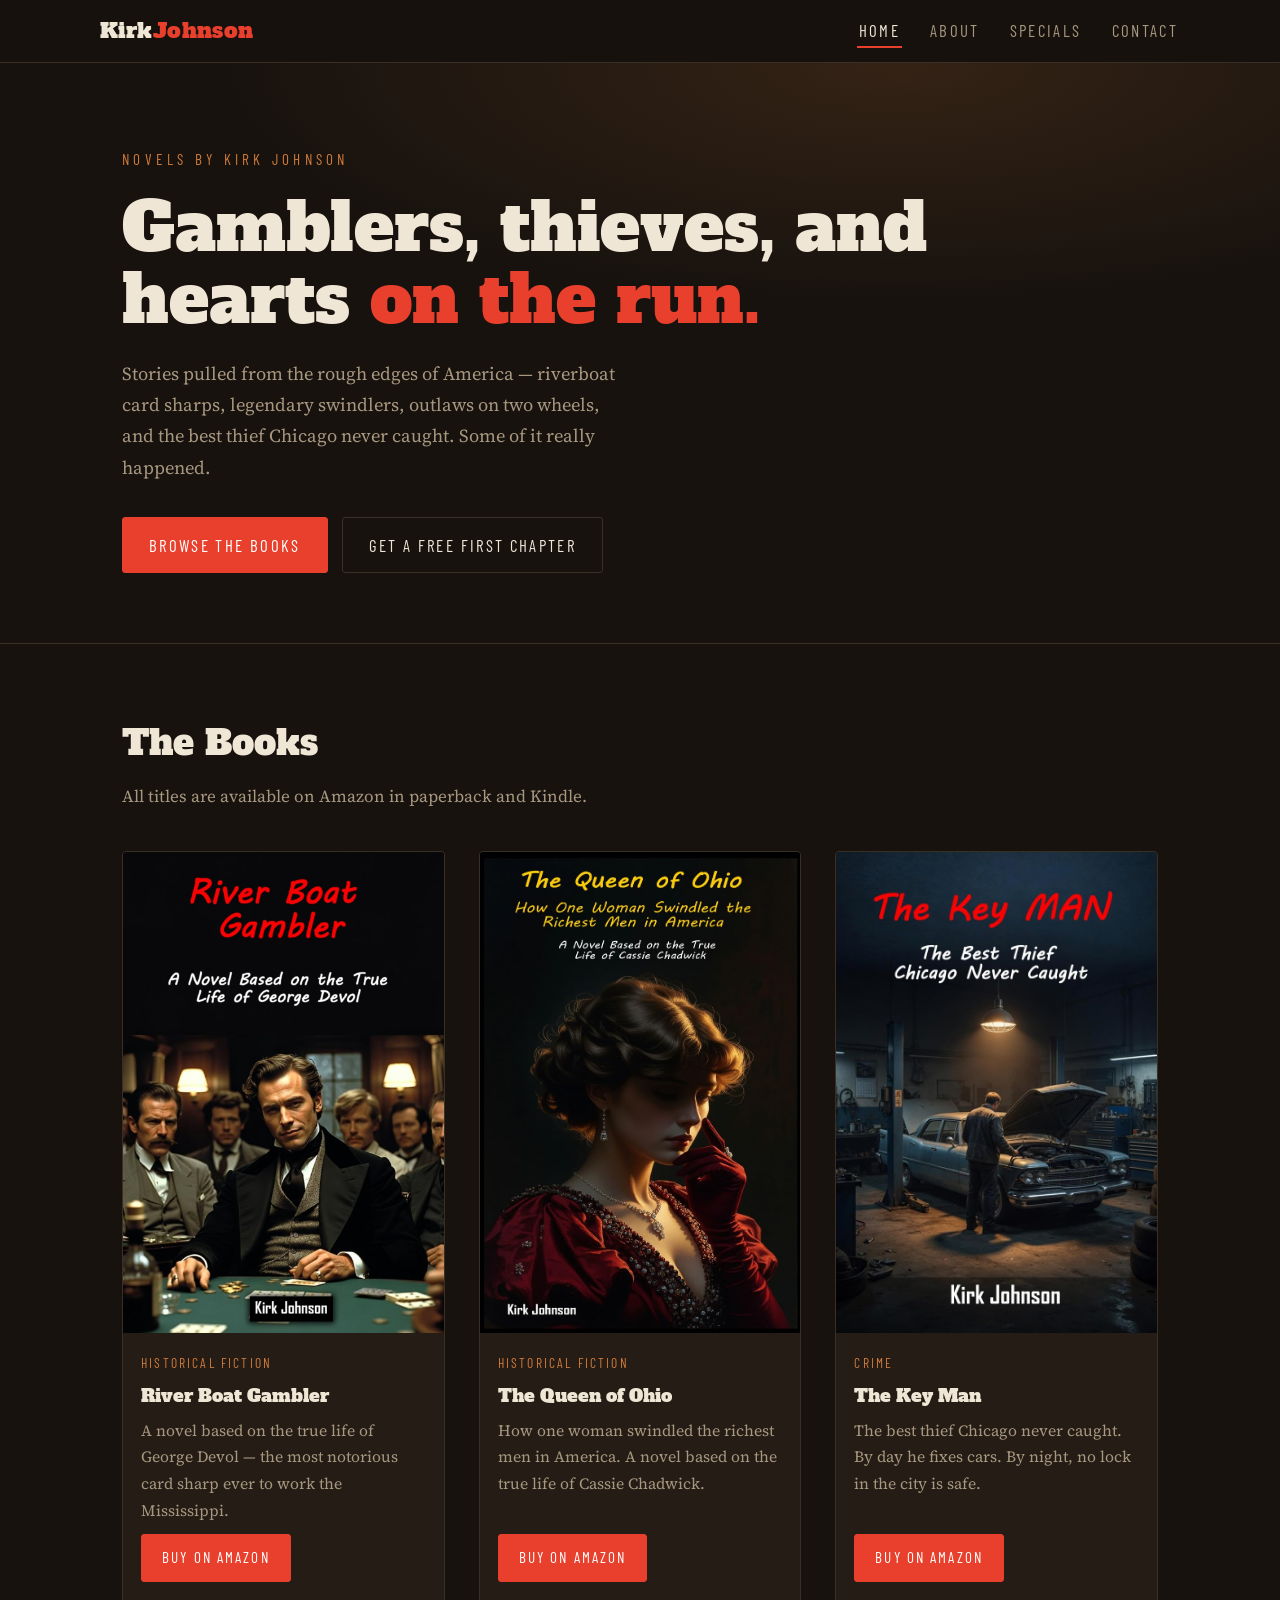
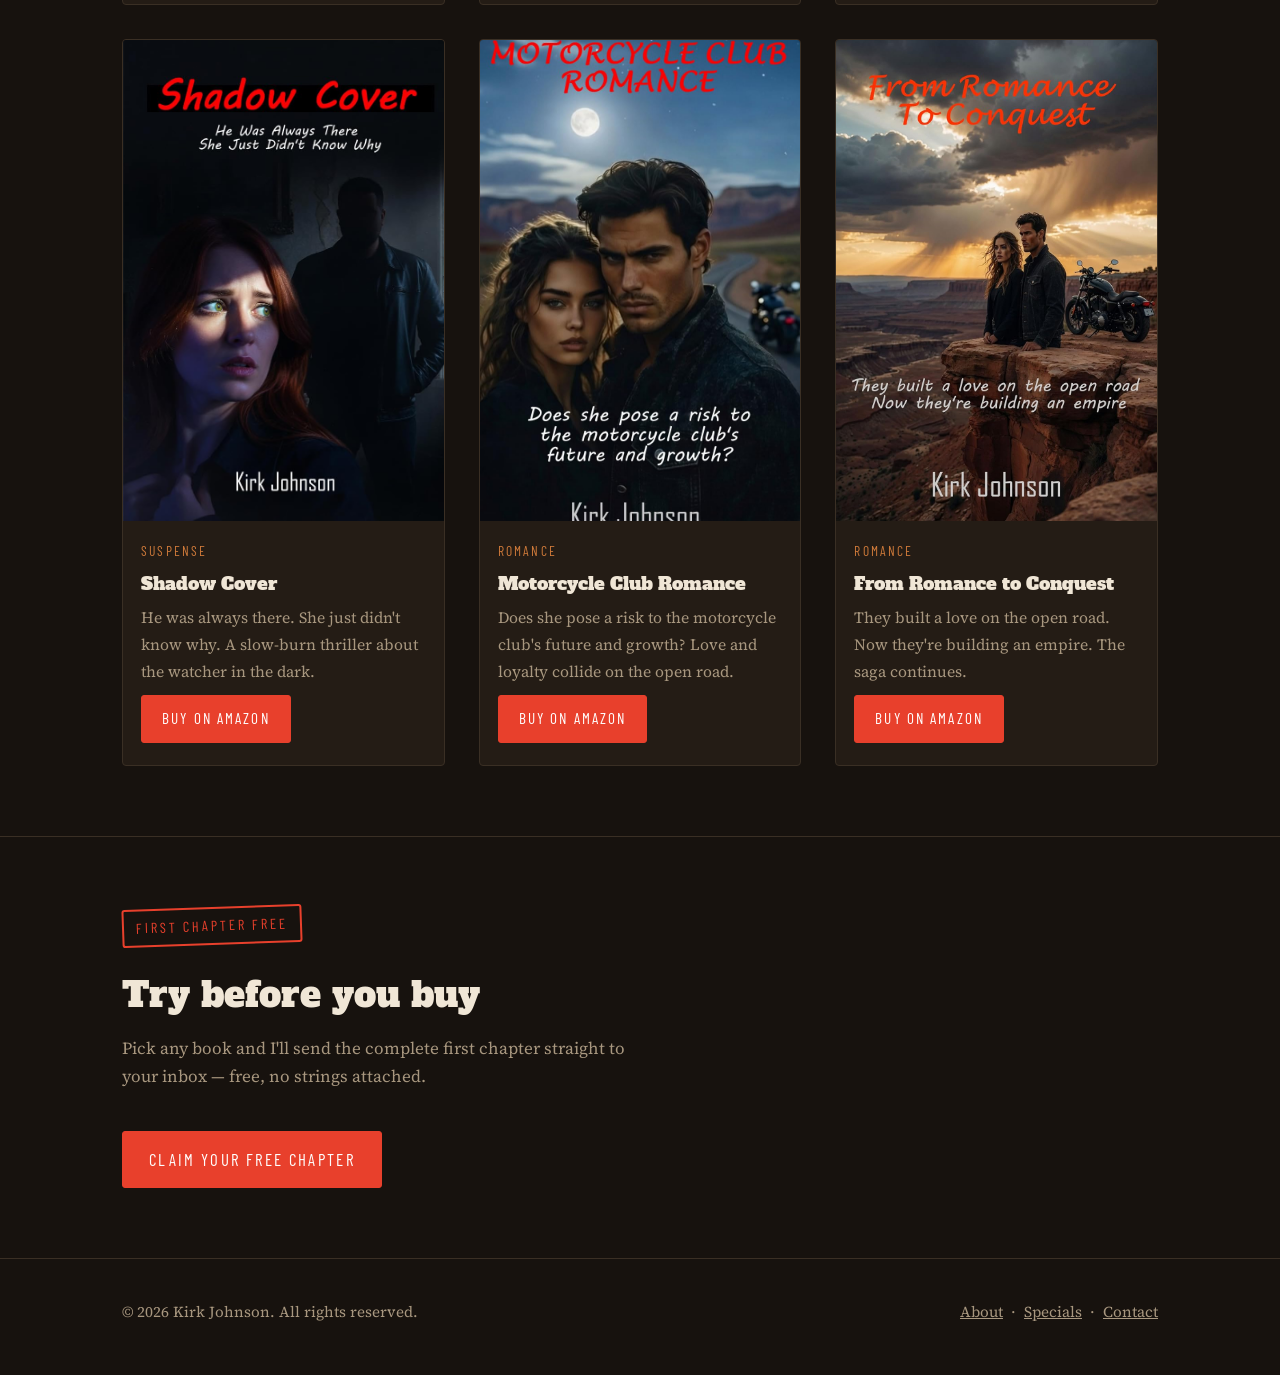
==== index.html @ 3d1d3247 "Add initial website files" ====
<!DOCTYPE html>
<html lang="en">
<head>
  <meta charset="UTF-8">
  <meta name="viewport" content="width=device-width, initial-scale=1.0">
  <title>Kirk Johnson — Author of Crime, Romance &amp; Historical Fiction</title>
  <meta name="description" content="Official site of author Kirk Johnson. Riverboat gamblers, con artists, motorcycle clubs, and thieves Chicago never caught. Get a free first chapter.">
  <link rel="preconnect" href="https://fonts.googleapis.com">
  <link rel="preconnect" href="https://fonts.gstatic.com" crossorigin>
  <link href="https://fonts.googleapis.com/css2?family=Alfa+Slab+One&family=Barlow+Condensed:wght@400;500&family=Source+Serif+4:ital,wght@0,400;0,600;1,400&display=swap" rel="stylesheet">
  <link rel="stylesheet" href="css/style.css">
</head>
<body>

<header>
  <div class="wrap nav">
    <a class="brand" href="index.html">Kirk<span>Johnson</span></a>
    <nav aria-label="Main navigation">
      <ul>
        <li><a href="index.html" class="active">Home</a></li>
        <li><a href="about.html">About</a></li>
        <li><a href="specials.html">Specials</a></li>
        <li><a href="contact.html">Contact</a></li>
      </ul>
    </nav>
  </div>
</header>

<main>

  <section class="hero">
    <div class="wrap">
      <p class="eyebrow">Novels by Kirk Johnson</p>
      <h1>Gamblers, thieves, and hearts <em>on the run.</em></h1>
      <p class="lede">
        Stories pulled from the rough edges of America — riverboat card sharps,
        legendary swindlers, outlaws on two wheels, and the best thief Chicago
        never caught. Some of it really happened.
      </p>
      <div class="btn-row">
        <a class="btn solid" href="#books">Browse the Books</a>
        <a class="btn ghost" href="specials.html">Get a Free First Chapter</a>
      </div>
    </div>
  </section>

  <section class="section" id="books">
    <div class="wrap">
      <h2 class="section-title">The Books</h2>
      <p class="section-sub">All titles are available on Amazon in paperback and Kindle.</p>

      <div class="shelf">

        <article class="book">
          <div class="cover">
            <img src="images/gambler.jpg" alt="River Boat Gambler book cover — a gambler in a black coat at a card table">
          </div>
          <div class="info">
            <span class="genre">Historical Fiction</span>
            <h3>River Boat Gambler</h3>
            <p>A novel based on the true life of George Devol — the most notorious card sharp ever to work the Mississippi.</p>
            <a class="btn solid" href="https://www.amazon.com/dp/B0H6R3XZB8" target="_blank" rel="noopener">Buy on Amazon</a>
          </div>
        </article>

        <article class="book">
          <div class="cover">
            <img src="images/the_queen.jpg" alt="The Queen of Ohio book cover — a woman in a red gown against a dark background">
          </div>
          <div class="info">
            <span class="genre">Historical Fiction</span>
            <h3>The Queen of Ohio</h3>
            <p>How one woman swindled the richest men in America. A novel based on the true life of Cassie Chadwick.</p>
            <a class="btn solid" href="https://www.amazon.com/dp/B0H8FL5WJK" target="_blank" rel="noopener">Buy on Amazon</a>
          </div>
        </article>

        <article class="book">
          <div class="cover">
            <img src="images/the_key_man_cover.jpg" alt="The Key Man book cover — a man working under the hood of a car in a dim garage">
          </div>
          <div class="info">
            <span class="genre">Crime</span>
            <h3>The Key Man</h3>
            <p>The best thief Chicago never caught. By day he fixes cars. By night, no lock in the city is safe.</p>
            <a class="btn solid" href="https://www.amazon.com/dp/B0H8FMM6KW" target="_blank" rel="noopener">Buy on Amazon</a>
          </div>
        </article>

        <article class="book">
          <div class="cover">
            <img src="images/shadow.jpg" alt="Shadow Cover book cover — a woman looking over her shoulder at a man in the shadows">
          </div>
          <div class="info">
            <span class="genre">Suspense</span>
            <h3>Shadow Cover</h3>
            <p>He was always there. She just didn't know why. A slow-burn thriller about the watcher in the dark.</p>
            <a class="btn solid" href="https://www.amazon.com/dp/B0H8FTFB95" target="_blank" rel="noopener">Buy on Amazon</a>
          </div>
        </article>

        <article class="book">
          <div class="cover">
            <img src="images/motorcycle_club_romance.jpg" alt="Motorcycle Club Romance book cover — a couple under a full moon on a desert highway">
          </div>
          <div class="info">
            <span class="genre">Romance</span>
            <h3>Motorcycle Club Romance</h3>
            <p>Does she pose a risk to the motorcycle club's future and growth? Love and loyalty collide on the open road.</p>
            <a class="btn solid" href="https://www.amazon.com/dp/B0GNNN34G7" target="_blank" rel="noopener">Buy on Amazon</a>
          </div>
        </article>

        <article class="book">
          <div class="cover">
            <img src="images/from_romance_to_conquest.jpg" alt="From Romance to Conquest book cover — a couple on a canyon rim beside a motorcycle at sunset">
          </div>
          <div class="info">
            <span class="genre">Romance</span>
            <h3>From Romance to Conquest</h3>
            <p>They built a love on the open road. Now they're building an empire. The saga continues.</p>
            <a class="btn solid" href="https://www.amazon.com/dp/B0GZY3W813" target="_blank" rel="noopener">Buy on Amazon</a>
          </div>
        </article>

      </div>
    </div>
  </section>

  <section class="section">
    <div class="wrap">
      <span class="stamp">First Chapter Free</span>
      <h2 class="section-title">Try before you buy</h2>
      <p class="section-sub">
        Pick any book and I'll send the complete first chapter straight to your
        inbox — free, no strings attached.
      </p>
      <a class="btn solid" href="specials.html">Claim Your Free Chapter</a>
    </div>
  </section>

</main>

<footer>
  <div class="wrap footer-inner">
    <div>&copy; 2026 Kirk Johnson. All rights reserved.</div>
    <div>
      <a href="about.html">About</a> &nbsp;·&nbsp;
      <a href="specials.html">Specials</a> &nbsp;·&nbsp;
      <a href="contact.html">Contact</a>
    </div>
  </div>
</footer>

</body>
</html>
---- css/style.css ----
/* ==========================================================
   Kirk Johnson — Author Website
   Palette: desert night. Inspired by the book covers.
   ========================================================== */

:root {
  --ink:        #17120e;   /* page background — warm near-black   */
  --card:       #241c15;   /* panels and book cards               */
  --line:       #3a2f24;   /* hairline borders                    */
  --paper:      #f0e6d6;   /* main text — sun-bleached paper      */
  --dust:       #a8977f;   /* secondary text                      */
  --title-red:  #e8402c;   /* the red of the cover titles         */
  --copper:     #cf7a3a;   /* canyon-sunset accent                */
  --max-width:  1080px;
}

* { margin: 0; padding: 0; box-sizing: border-box; }

html { scroll-behavior: smooth; }

body {
  background: var(--ink);
  color: var(--paper);
  font-family: "Source Serif 4", Georgia, serif;
  font-size: 1.06rem;
  line-height: 1.7;
}

img { max-width: 100%; display: block; }

a { color: var(--copper); }
a:hover { color: var(--paper); }

.wrap {
  max-width: var(--max-width);
  margin: 0 auto;
  padding: 0 22px;
}

/* ---------- Header / navigation ---------- */

header {
  border-bottom: 1px solid var(--line);
  background: rgba(23, 18, 14, 0.94);
  position: sticky;
  top: 0;
  z-index: 50;
}

.nav {
  display: flex;
  align-items: center;
  justify-content: space-between;
  gap: 16px;
  padding: 16px 0;
  flex-wrap: wrap;
}

.brand {
  font-family: "Alfa Slab One", Georgia, serif;
  font-size: 1.35rem;
  letter-spacing: 0.02em;
  color: var(--paper);
  text-decoration: none;
  line-height: 1;
}

.brand span { color: var(--title-red); }

nav ul {
  display: flex;
  gap: 26px;
  list-style: none;
  flex-wrap: wrap;
}

nav a {
  font-family: "Barlow Condensed", Arial, sans-serif;
  font-size: 1.05rem;
  letter-spacing: 0.14em;
  text-transform: uppercase;
  color: var(--dust);
  text-decoration: none;
  padding: 6px 2px;
  border-bottom: 2px solid transparent;
}

nav a:hover { color: var(--paper); }

nav a.active {
  color: var(--paper);
  border-bottom-color: var(--title-red);
}

/* ---------- Hero ---------- */

.hero {
  padding: 84px 0 70px;
  border-bottom: 1px solid var(--line);
  background:
    radial-gradient(ellipse 90% 70% at 70% 0%,
      rgba(207, 122, 58, 0.16), transparent 60%);
}

.eyebrow {
  font-family: "Barlow Condensed", Arial, sans-serif;
  text-transform: uppercase;
  letter-spacing: 0.28em;
  font-size: 0.95rem;
  color: var(--copper);
  margin-bottom: 18px;
}

.hero h1 {
  font-family: "Alfa Slab One", Georgia, serif;
  font-weight: 400;
  font-size: clamp(2.4rem, 6vw, 4.2rem);
  line-height: 1.08;
  max-width: 18ch;
}

.hero h1 em {
  font-style: normal;
  color: var(--title-red);
}

.hero p.lede {
  margin-top: 22px;
  max-width: 56ch;
  color: var(--dust);
  font-size: 1.15rem;
}

.btn-row { margin-top: 34px; display: flex; gap: 14px; flex-wrap: wrap; }

.btn {
  display: inline-block;
  font-family: "Barlow Condensed", Arial, sans-serif;
  text-transform: uppercase;
  letter-spacing: 0.14em;
  font-size: 1.05rem;
  text-decoration: none;
  padding: 13px 26px;
  border-radius: 3px;
  border: 1px solid var(--title-red);
  transition: background 0.15s ease, color 0.15s ease;
}

.btn.solid { background: var(--title-red); color: #fff; }
.btn.solid:hover { background: #c53522; color: #fff; }

.btn.ghost { color: var(--paper); border-color: var(--line); }
.btn.ghost:hover { border-color: var(--copper); color: var(--copper); }

/* ---------- Sections ---------- */

.section { padding: 70px 0; }

.section + .section { border-top: 1px solid var(--line); }

h2.section-title {
  font-family: "Alfa Slab One", Georgia, serif;
  font-weight: 400;
  font-size: clamp(1.6rem, 3.5vw, 2.2rem);
  margin-bottom: 8px;
}

.section-sub {
  color: var(--dust);
  margin-bottom: 40px;
  max-width: 60ch;
}

/* ---------- Book shelf ---------- */

.shelf {
  display: grid;
  grid-template-columns: repeat(auto-fill, minmax(250px, 1fr));
  gap: 34px;
}

.book {
  background: var(--card);
  border: 1px solid var(--line);
  border-radius: 4px;
  overflow: hidden;
  display: flex;
  flex-direction: column;
}

.book .cover {
  position: relative;
  aspect-ratio: 2 / 3;
  overflow: hidden;
}

.book .cover img {
  width: 100%;
  height: 100%;
  object-fit: cover;
  transition: transform 0.35s ease;
}

.book:hover .cover img { transform: scale(1.03); }

.book .info { padding: 18px 18px 22px; display: flex; flex-direction: column; gap: 10px; flex: 1; }

.book h3 {
  font-family: "Alfa Slab One", Georgia, serif;
  font-weight: 400;
  font-size: 1.12rem;
  line-height: 1.3;
}

.genre {
  font-family: "Barlow Condensed", Arial, sans-serif;
  text-transform: uppercase;
  letter-spacing: 0.16em;
  font-size: 0.85rem;
  color: var(--copper);
}

.book p { color: var(--dust); font-size: 0.98rem; flex: 1; }

.book .btn { align-self: flex-start; padding: 10px 20px; font-size: 0.95rem; }

/* ---------- Free-chapter stamp ---------- */

.stamp {
  display: inline-block;
  font-family: "Barlow Condensed", Arial, sans-serif;
  text-transform: uppercase;
  letter-spacing: 0.2em;
  font-size: 0.9rem;
  color: var(--title-red);
  border: 2px solid var(--title-red);
  border-radius: 3px;
  padding: 5px 12px;
  transform: rotate(-2deg);
  margin-bottom: 20px;
}

/* ---------- Forms ---------- */

form { max-width: 560px; }

.field { margin-bottom: 22px; }

label {
  display: block;
  font-family: "Barlow Condensed", Arial, sans-serif;
  text-transform: uppercase;
  letter-spacing: 0.14em;
  font-size: 0.95rem;
  color: var(--dust);
  margin-bottom: 8px;
}

input[type="text"],
input[type="email"],
select,
textarea {
  width: 100%;
  background: var(--card);
  border: 1px solid var(--line);
  border-radius: 3px;
  color: var(--paper);
  font-family: inherit;
  font-size: 1rem;
  padding: 12px 14px;
}

input:focus, select:focus, textarea:focus {
  outline: 2px solid var(--copper);
  outline-offset: 1px;
  border-color: var(--copper);
}

textarea { min-height: 150px; resize: vertical; }

button.btn { cursor: pointer; background: var(--title-red); color: #fff; border: none; }
button.btn:hover { background: #c53522; }

/* ---------- Two-column about ---------- */

.about-grid {
  display: grid;
  grid-template-columns: 1.4fr 1fr;
  gap: 50px;
  align-items: start;
}

.about-grid .portrait {
  border: 1px solid var(--line);
  border-radius: 4px;
  overflow: hidden;
}

.about-copy p + p { margin-top: 18px; }

@media (max-width: 760px) {
  .about-grid { grid-template-columns: 1fr; }
}

/* ---------- Footer ---------- */

footer {
  border-top: 1px solid var(--line);
  padding: 40px 0 50px;
  color: var(--dust);
  font-size: 0.95rem;
}

.footer-inner {
  display: flex;
  justify-content: space-between;
  gap: 20px;
  flex-wrap: wrap;
}

footer a { color: var(--dust); }
footer a:hover { color: var(--paper); }

/* ---------- Accessibility ---------- */

:focus-visible { outline: 2px solid var(--copper); outline-offset: 2px; }

@media (prefers-reduced-motion: reduce) {
  html { scroll-behavior: auto; }
  .book .cover img { transition: none; }
}
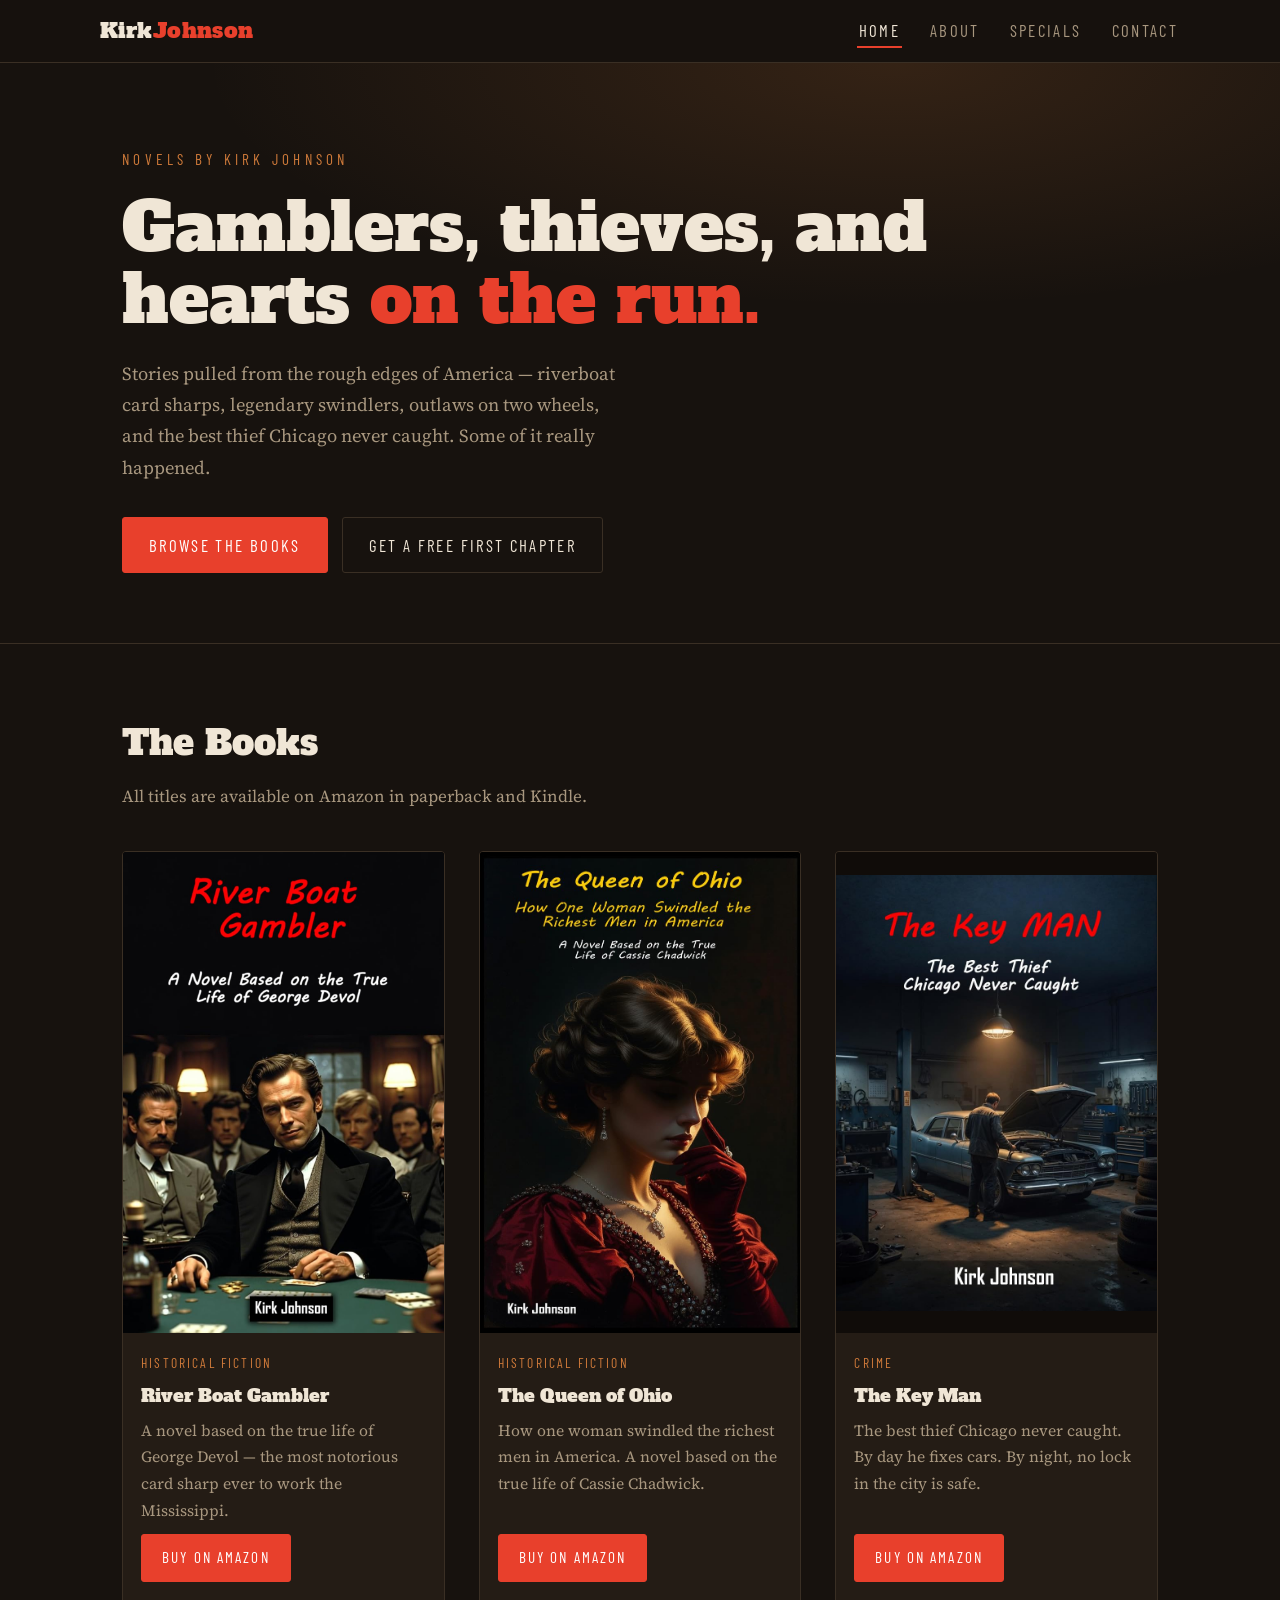
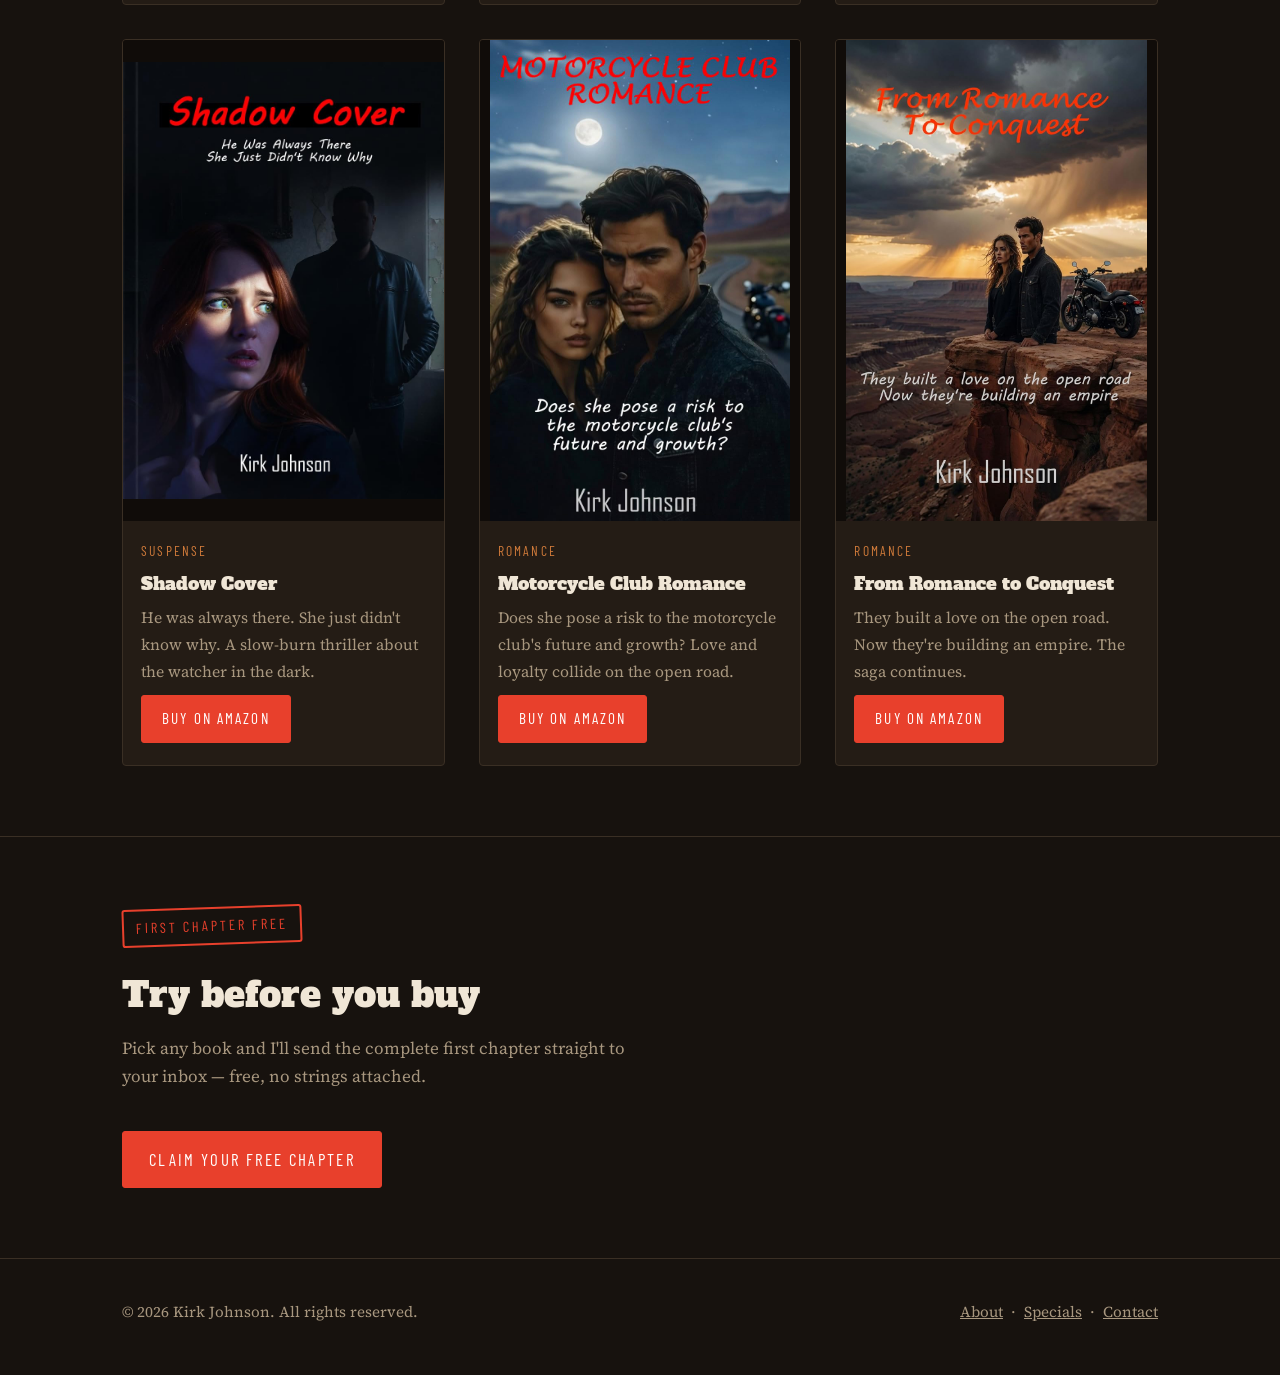
==== commit db46e78f: "Add files via upload" ====
--- a/index.html
+++ b/index.html
@@ -1,6 +1,14 @@
 <!DOCTYPE html>
 <html lang="en">
 <head>
+  <!-- Google tag (gtag.js) -->
+  <script async src="https://www.googletagmanager.com/gtag/js?id=G-PL3GJ9SL2N"></script>
+  <script>
+    window.dataLayer = window.dataLayer || [];
+    function gtag(){dataLayer.push(arguments);}
+    gtag("js", new Date());
+    gtag("config", "G-PL3GJ9SL2N");
+  </script>
   <meta charset="UTF-8">
   <meta name="viewport" content="width=device-width, initial-scale=1.0">
   <title>Kirk Johnson — Author of Crime, Romance &amp; Historical Fiction</title>
--- a/css/style.css
+++ b/css/style.css
@@ -192,12 +192,13 @@
   position: relative;
   aspect-ratio: 2 / 3;
   overflow: hidden;
+  background: #100c09;
 }
 
 .book .cover img {
   width: 100%;
   height: 100%;
-  object-fit: cover;
+  object-fit: contain;
   transition: transform 0.35s ease;
 }
 
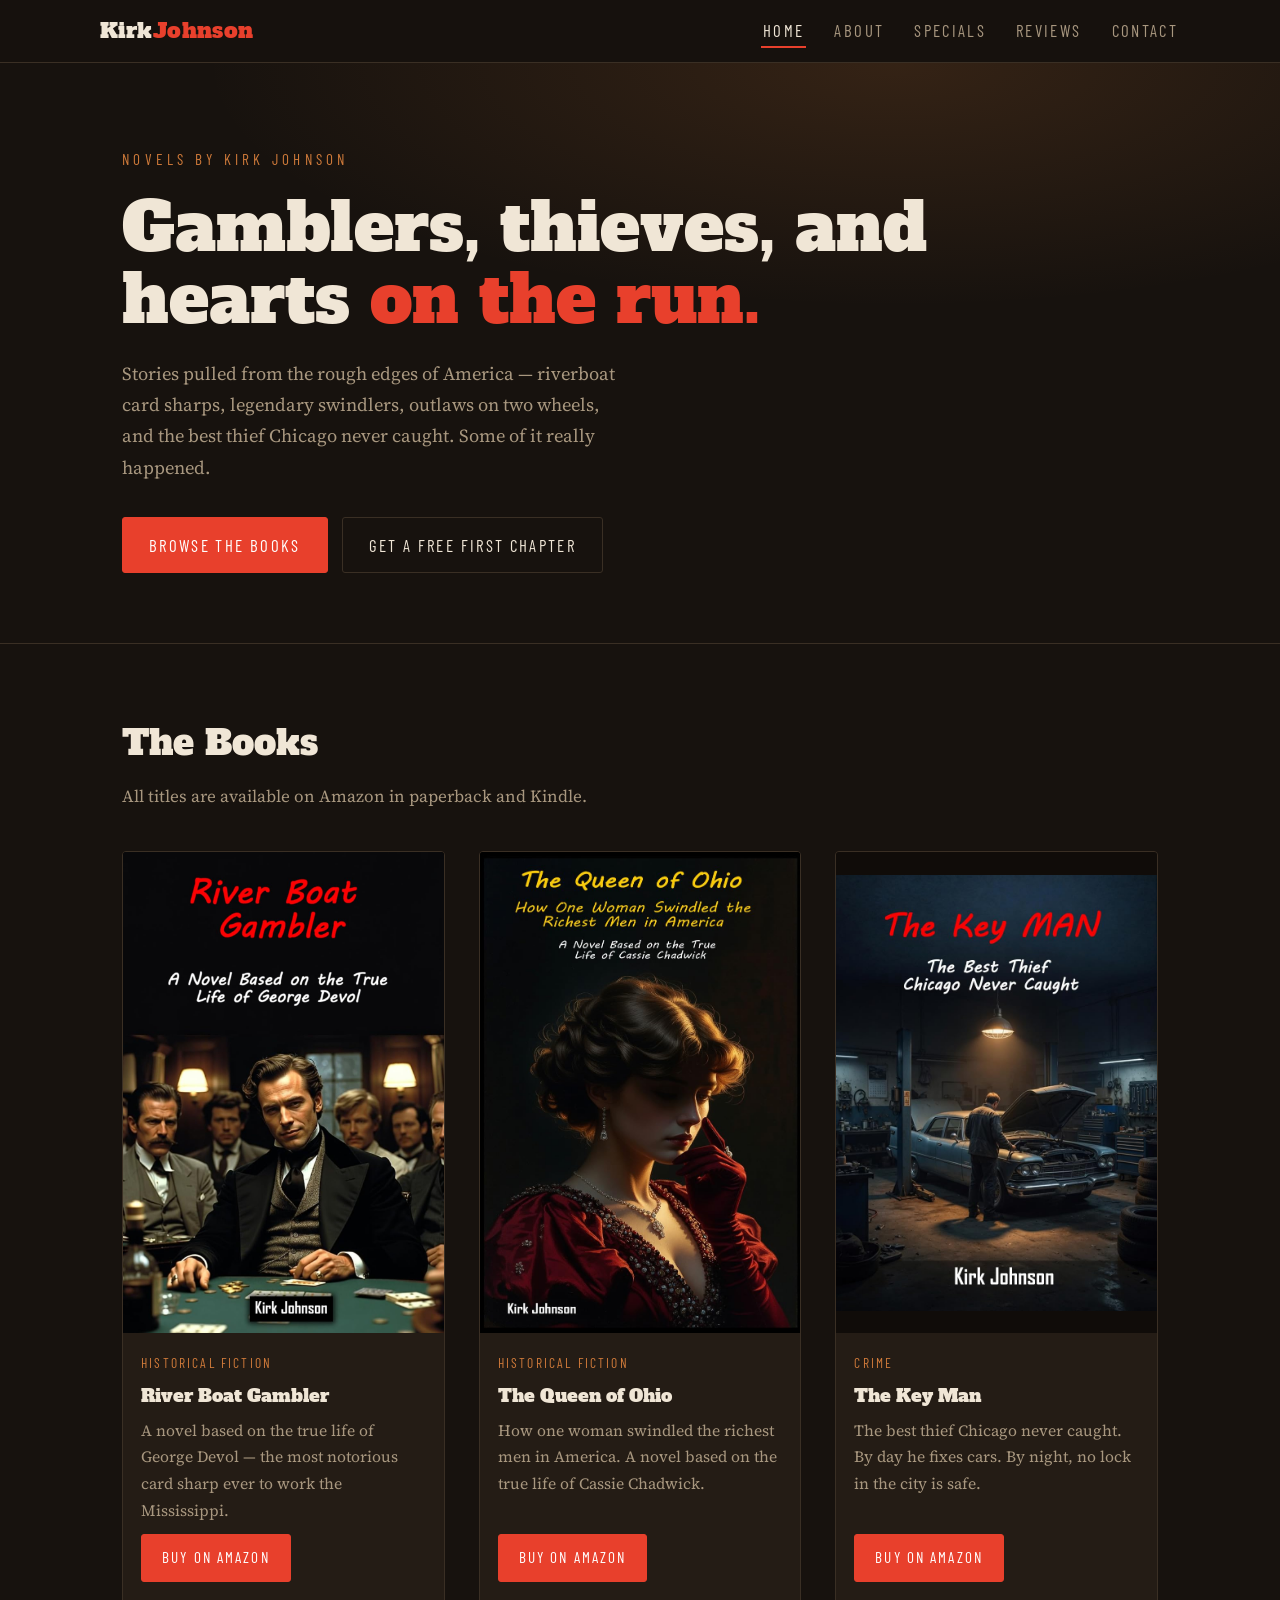
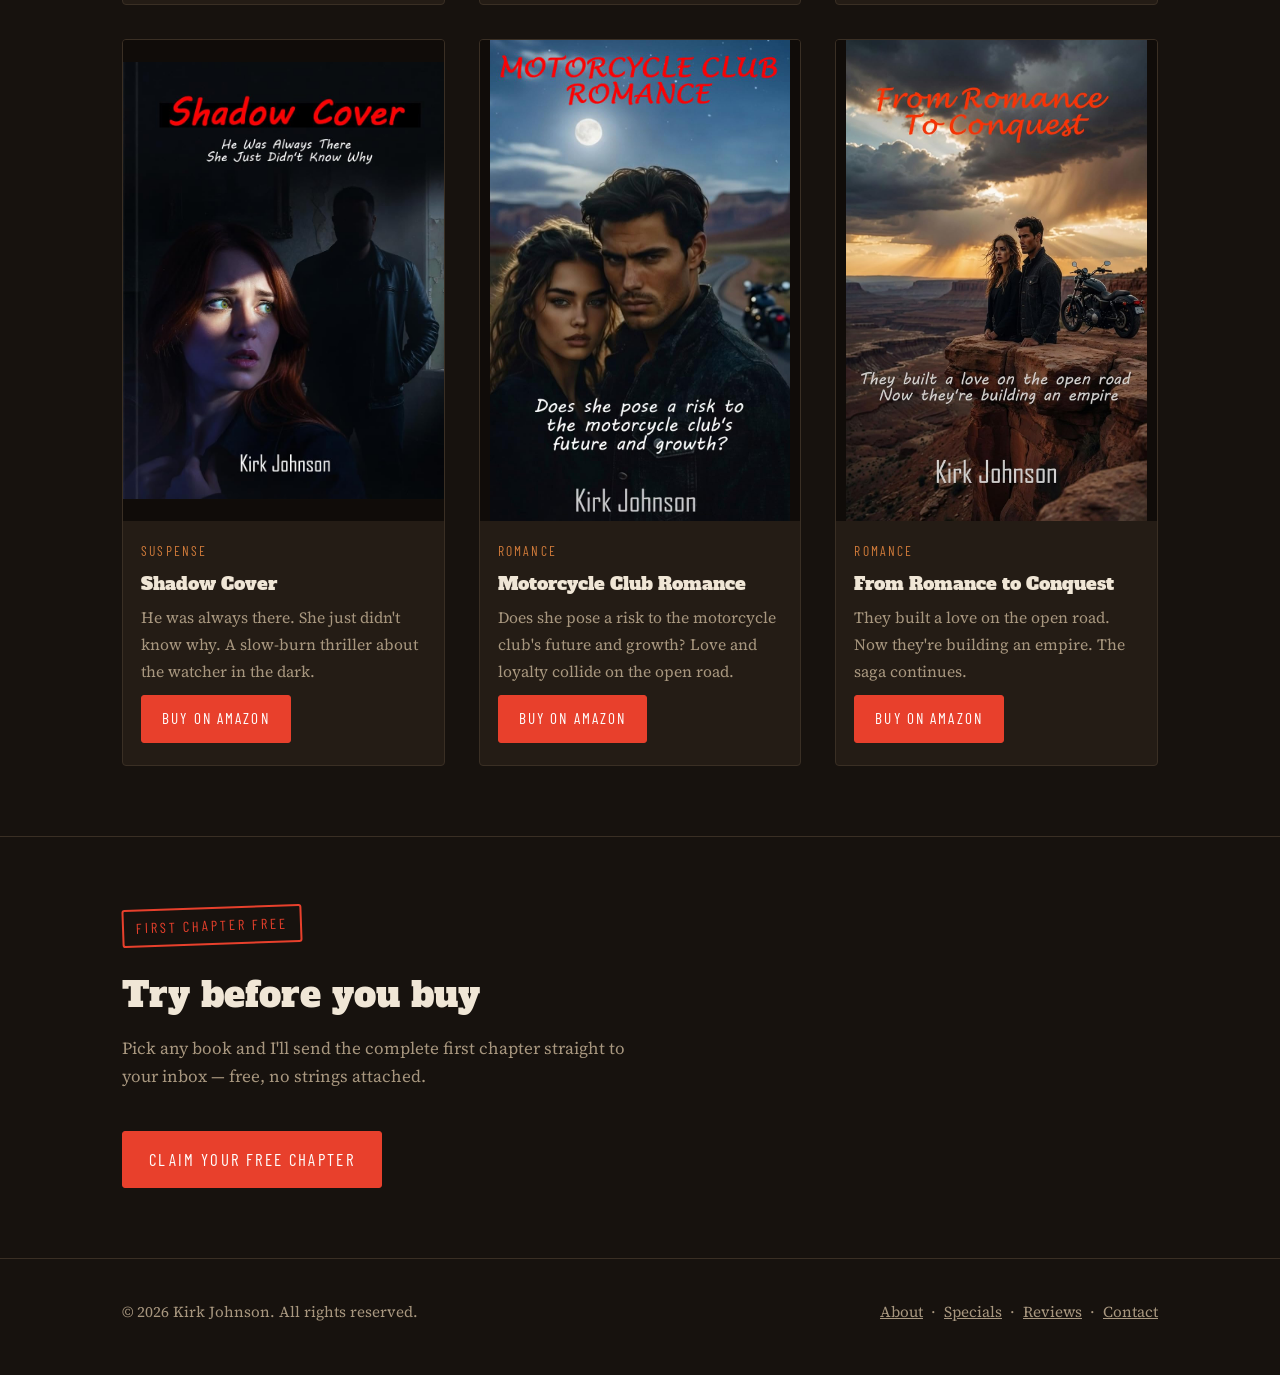
==== commit 01f77378: "Add files via upload" ====
--- a/index.html
+++ b/index.html
@@ -28,6 +28,7 @@
         <li><a href="index.html" class="active">Home</a></li>
         <li><a href="about.html">About</a></li>
         <li><a href="specials.html">Specials</a></li>
+        <li><a href="reviews.html">Reviews</a></li>
         <li><a href="contact.html">Contact</a></li>
       </ul>
     </nav>
@@ -155,6 +156,7 @@
     <div>
       <a href="about.html">About</a> &nbsp;·&nbsp;
       <a href="specials.html">Specials</a> &nbsp;·&nbsp;
+      <a href="reviews.html">Reviews</a> &nbsp;&middot;&nbsp;
       <a href="contact.html">Contact</a>
     </div>
   </div>
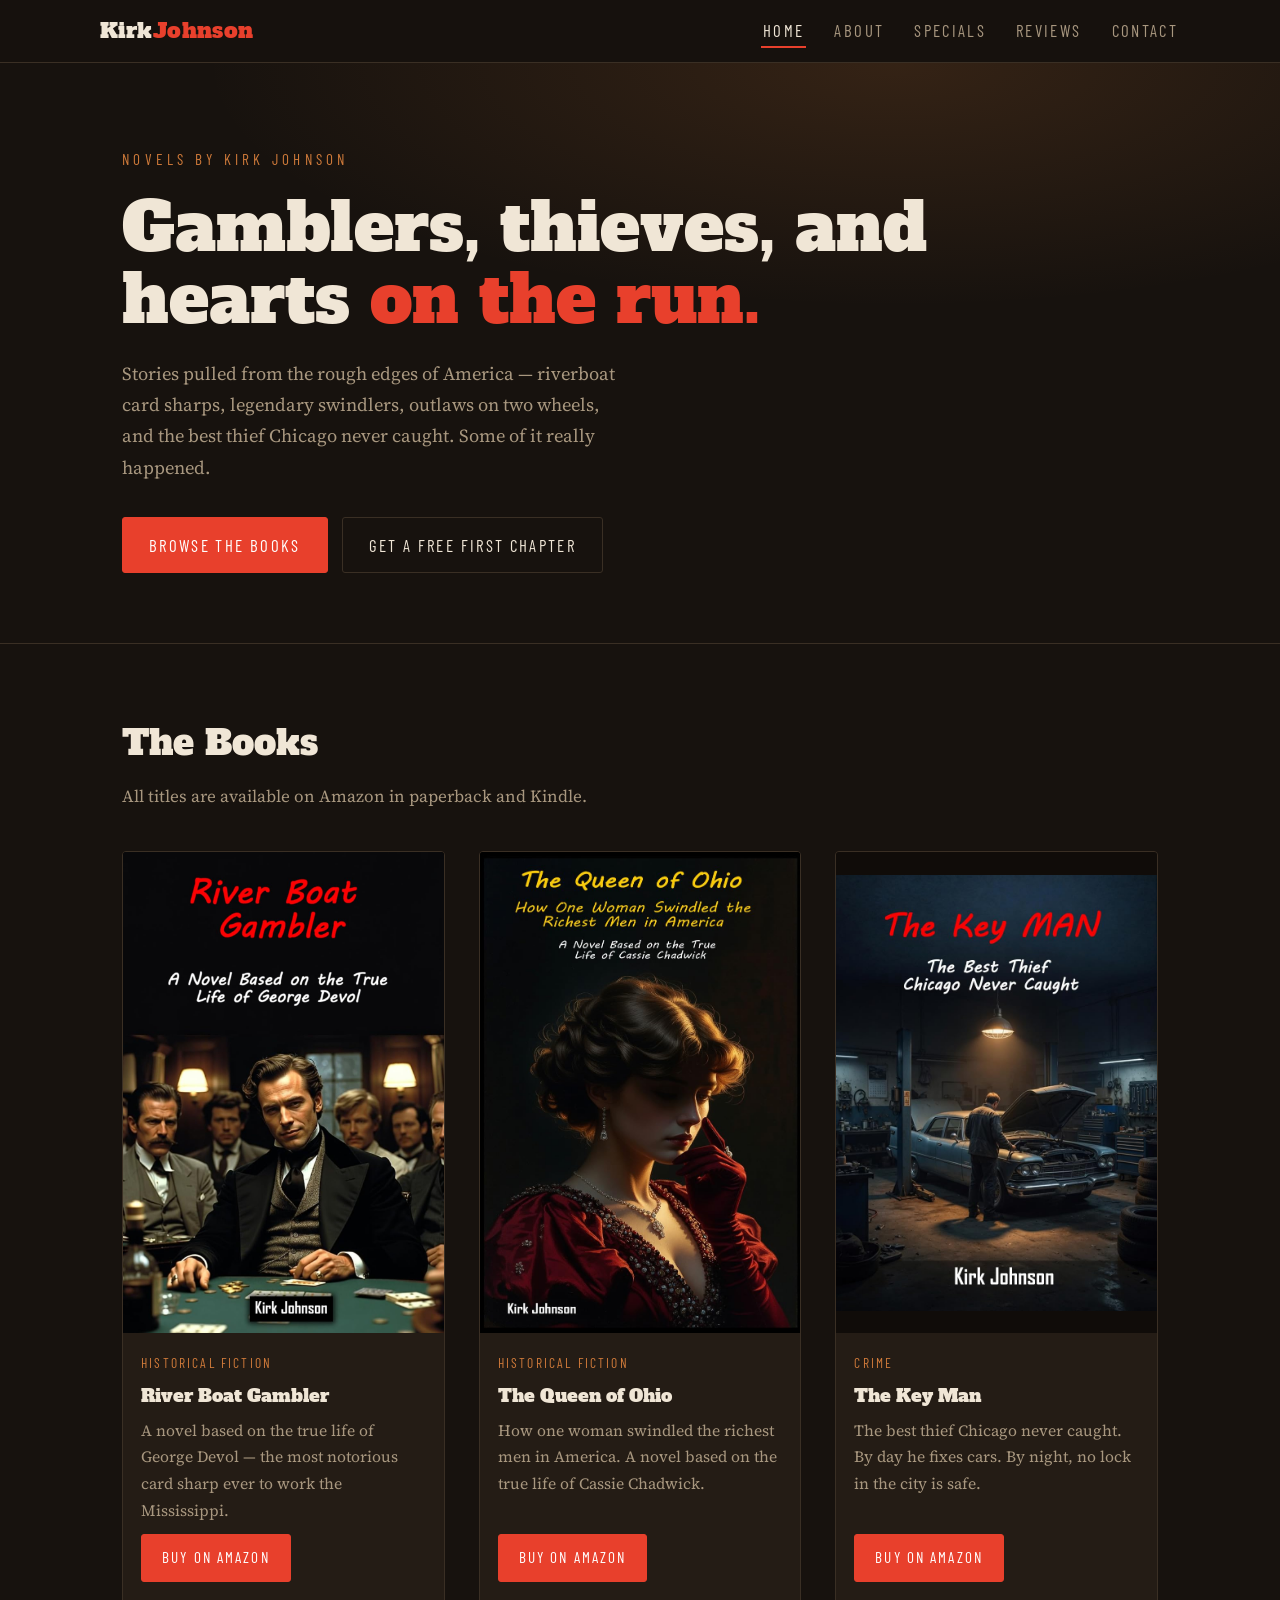
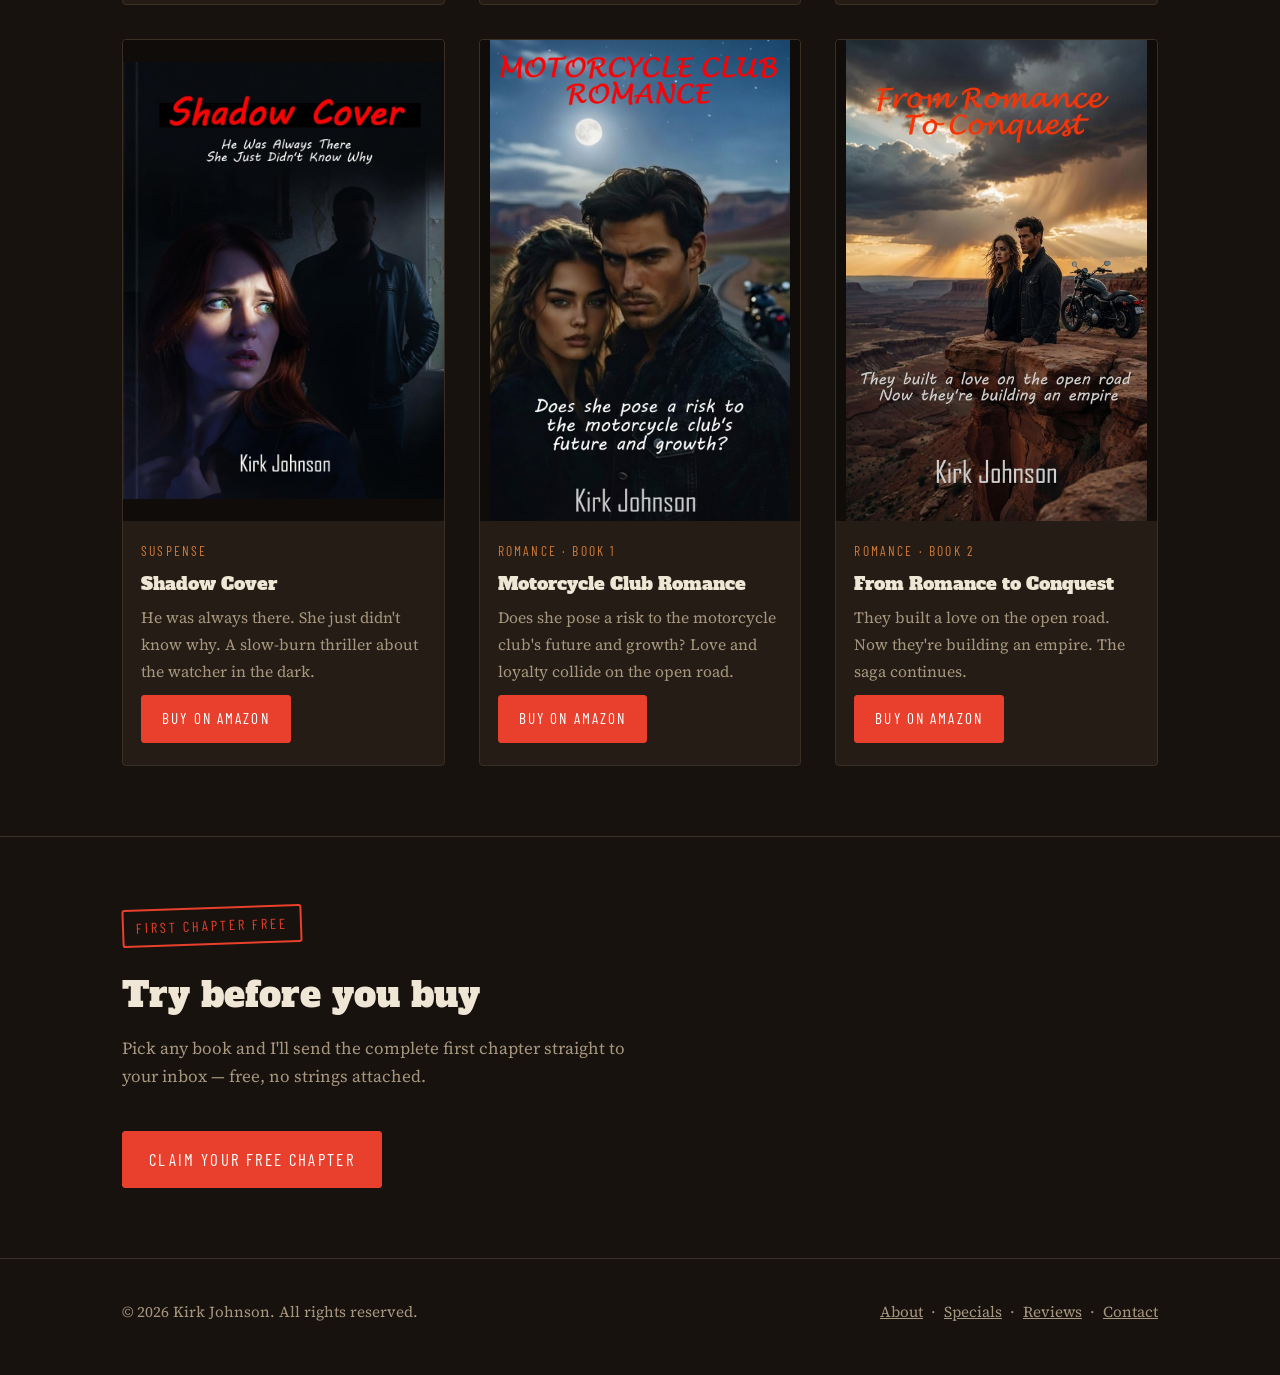
==== commit 3ab1f7c2: "Add files via upload" ====
--- a/index.html
+++ b/index.html
@@ -16,7 +16,168 @@
   <link rel="preconnect" href="https://fonts.googleapis.com">
   <link rel="preconnect" href="https://fonts.gstatic.com" crossorigin>
   <link href="https://fonts.googleapis.com/css2?family=Alfa+Slab+One&family=Barlow+Condensed:wght@400;500&family=Source+Serif+4:ital,wght@0,400;0,600;1,400&display=swap" rel="stylesheet">
+  <link rel="canonical" href="https://kirkjohnsonbooks.com/">
+  <meta property="og:type" content="website">
+  <meta property="og:site_name" content="Kirk Johnson Books">
+  <meta property="og:title" content="Kirk Johnson — Author of Crime, Romance & Historical Fiction">
+  <meta property="og:description" content="Riverboat gamblers, con artists, motorcycle clubs, and the best thief Chicago never caught. Some of it really happened. Get a free first chapter.">
+  <meta property="og:url" content="https://kirkjohnsonbooks.com/">
+  <meta property="og:image" content="https://kirkjohnsonbooks.com/images/gambler.jpg">
+  <meta name="twitter:card" content="summary_large_image">
+  <meta name="twitter:title" content="Kirk Johnson — Author of Crime, Romance & Historical Fiction">
+  <meta name="twitter:description" content="Riverboat gamblers, con artists, motorcycle clubs, and the best thief Chicago never caught. Some of it really happened. Get a free first chapter.">
+  <meta name="twitter:image" content="https://kirkjohnsonbooks.com/images/gambler.jpg">
   <link rel="stylesheet" href="css/style.css">
+  <script type="application/ld+json">
+{
+  "@context": "https://schema.org",
+  "@graph": [
+    {
+      "@type": "WebSite",
+      "@id": "https://kirkjohnsonbooks.com/#website",
+      "url": "https://kirkjohnsonbooks.com/",
+      "name": "Kirk Johnson Books",
+      "description": "Official site of author Kirk Johnson.",
+      "publisher": {
+        "@id": "https://kirkjohnsonbooks.com/#kirkjohnson"
+      }
+    },
+    {
+      "@type": "Person",
+      "@id": "https://kirkjohnsonbooks.com/#kirkjohnson",
+      "name": "Kirk Johnson",
+      "url": "https://kirkjohnsonbooks.com/",
+      "image": "https://kirkjohnsonbooks.com/images/kirk_johnson.jpg",
+      "jobTitle": "Author",
+      "description": "Author of crime, romance, and historical fiction, including novels based on the true lives of George Devol and Cassie Chadwick.",
+      "address": {
+        "@type": "PostalAddress",
+        "addressLocality": "Phoenix",
+        "addressRegion": "AZ",
+        "addressCountry": "US"
+      }
+    },
+    {
+      "@type": "Book",
+      "@id": "https://kirkjohnsonbooks.com/#B0H6R3XZB8",
+      "name": "River Boat Gambler",
+      "author": {
+        "@id": "https://kirkjohnsonbooks.com/#kirkjohnson"
+      },
+      "description": "A novel based on the true life of George Devol, the most notorious card sharp ever to work the Mississippi riverboats.",
+      "image": "https://kirkjohnsonbooks.com/images/gambler.jpg",
+      "url": "https://www.amazon.com/dp/B0H6R3XZB8",
+      "bookFormat": "https://schema.org/EBook",
+      "inLanguage": "en",
+      "offers": {
+        "@type": "Offer",
+        "availability": "https://schema.org/InStock",
+        "url": "https://www.amazon.com/dp/B0H6R3XZB8"
+      }
+    },
+    {
+      "@type": "Book",
+      "@id": "https://kirkjohnsonbooks.com/#B0H8FL5WJK",
+      "name": "The Queen of Ohio",
+      "author": {
+        "@id": "https://kirkjohnsonbooks.com/#kirkjohnson"
+      },
+      "description": "How one woman swindled the richest men in America. A novel based on the true life of Cassie Chadwick.",
+      "image": "https://kirkjohnsonbooks.com/images/the_queen.jpg",
+      "url": "https://www.amazon.com/dp/B0H8FL5WJK",
+      "bookFormat": "https://schema.org/EBook",
+      "inLanguage": "en",
+      "offers": {
+        "@type": "Offer",
+        "availability": "https://schema.org/InStock",
+        "url": "https://www.amazon.com/dp/B0H8FL5WJK"
+      }
+    },
+    {
+      "@type": "Book",
+      "@id": "https://kirkjohnsonbooks.com/#B0H8FMM6KW",
+      "name": "The Key Man",
+      "author": {
+        "@id": "https://kirkjohnsonbooks.com/#kirkjohnson"
+      },
+      "description": "The best thief Chicago never caught. By day he fixes cars. By night, no lock in the city is safe.",
+      "image": "https://kirkjohnsonbooks.com/images/the_key_man_cover.jpg",
+      "url": "https://www.amazon.com/dp/B0H8FMM6KW",
+      "bookFormat": "https://schema.org/EBook",
+      "inLanguage": "en",
+      "offers": {
+        "@type": "Offer",
+        "availability": "https://schema.org/InStock",
+        "url": "https://www.amazon.com/dp/B0H8FMM6KW"
+      }
+    },
+    {
+      "@type": "Book",
+      "@id": "https://kirkjohnsonbooks.com/#B0H8FTFB95",
+      "name": "Shadow Cover",
+      "author": {
+        "@id": "https://kirkjohnsonbooks.com/#kirkjohnson"
+      },
+      "description": "He was always there. She just didn't know why. A slow-burn thriller about the watcher in the dark.",
+      "image": "https://kirkjohnsonbooks.com/images/shadow.jpg",
+      "url": "https://www.amazon.com/dp/B0H8FTFB95",
+      "bookFormat": "https://schema.org/EBook",
+      "inLanguage": "en",
+      "offers": {
+        "@type": "Offer",
+        "availability": "https://schema.org/InStock",
+        "url": "https://www.amazon.com/dp/B0H8FTFB95"
+      }
+    },
+    {
+      "@type": "Book",
+      "@id": "https://kirkjohnsonbooks.com/#B0GNNN34G7",
+      "name": "Motorcycle Club Romance",
+      "author": {
+        "@id": "https://kirkjohnsonbooks.com/#kirkjohnson"
+      },
+      "description": "Book one of the Motorcycle Romance series. Does she pose a risk to the club's future and growth? Love and loyalty collide on the open road.",
+      "image": "https://kirkjohnsonbooks.com/images/motorcycle_club_romance.jpg",
+      "url": "https://www.amazon.com/dp/B0GNNN34G7",
+      "bookFormat": "https://schema.org/EBook",
+      "inLanguage": "en",
+      "offers": {
+        "@type": "Offer",
+        "availability": "https://schema.org/InStock",
+        "url": "https://www.amazon.com/dp/B0GNNN34G7"
+      },
+      "isPartOf": {
+        "@type": "BookSeries",
+        "name": "Motorcycle Romance"
+      },
+      "position": 1
+    },
+    {
+      "@type": "Book",
+      "@id": "https://kirkjohnsonbooks.com/#B0GZY3W813",
+      "name": "From Romance to Conquest",
+      "author": {
+        "@id": "https://kirkjohnsonbooks.com/#kirkjohnson"
+      },
+      "description": "Book two, and the sequel to Motorcycle Club Romance. They built a love on the open road — now they're building an empire.",
+      "image": "https://kirkjohnsonbooks.com/images/from_romance_to_conquest.jpg",
+      "url": "https://www.amazon.com/dp/B0GZY3W813",
+      "bookFormat": "https://schema.org/EBook",
+      "inLanguage": "en",
+      "offers": {
+        "@type": "Offer",
+        "availability": "https://schema.org/InStock",
+        "url": "https://www.amazon.com/dp/B0GZY3W813"
+      },
+      "isPartOf": {
+        "@type": "BookSeries",
+        "name": "Motorcycle Romance"
+      },
+      "position": 2
+    }
+  ]
+}
+  </script>
 </head>
 <body>
 
@@ -113,7 +274,7 @@
             <img src="images/motorcycle_club_romance.jpg" alt="Motorcycle Club Romance book cover — a couple under a full moon on a desert highway">
           </div>
           <div class="info">
-            <span class="genre">Romance</span>
+            <span class="genre">Romance · Book 1</span>
             <h3>Motorcycle Club Romance</h3>
             <p>Does she pose a risk to the motorcycle club's future and growth? Love and loyalty collide on the open road.</p>
             <a class="btn solid" href="https://www.amazon.com/dp/B0GNNN34G7" target="_blank" rel="noopener">Buy on Amazon</a>
@@ -125,7 +286,7 @@
             <img src="images/from_romance_to_conquest.jpg" alt="From Romance to Conquest book cover — a couple on a canyon rim beside a motorcycle at sunset">
           </div>
           <div class="info">
-            <span class="genre">Romance</span>
+            <span class="genre">Romance · Book 2</span>
             <h3>From Romance to Conquest</h3>
             <p>They built a love on the open road. Now they're building an empire. The saga continues.</p>
             <a class="btn solid" href="https://www.amazon.com/dp/B0GZY3W813" target="_blank" rel="noopener">Buy on Amazon</a>
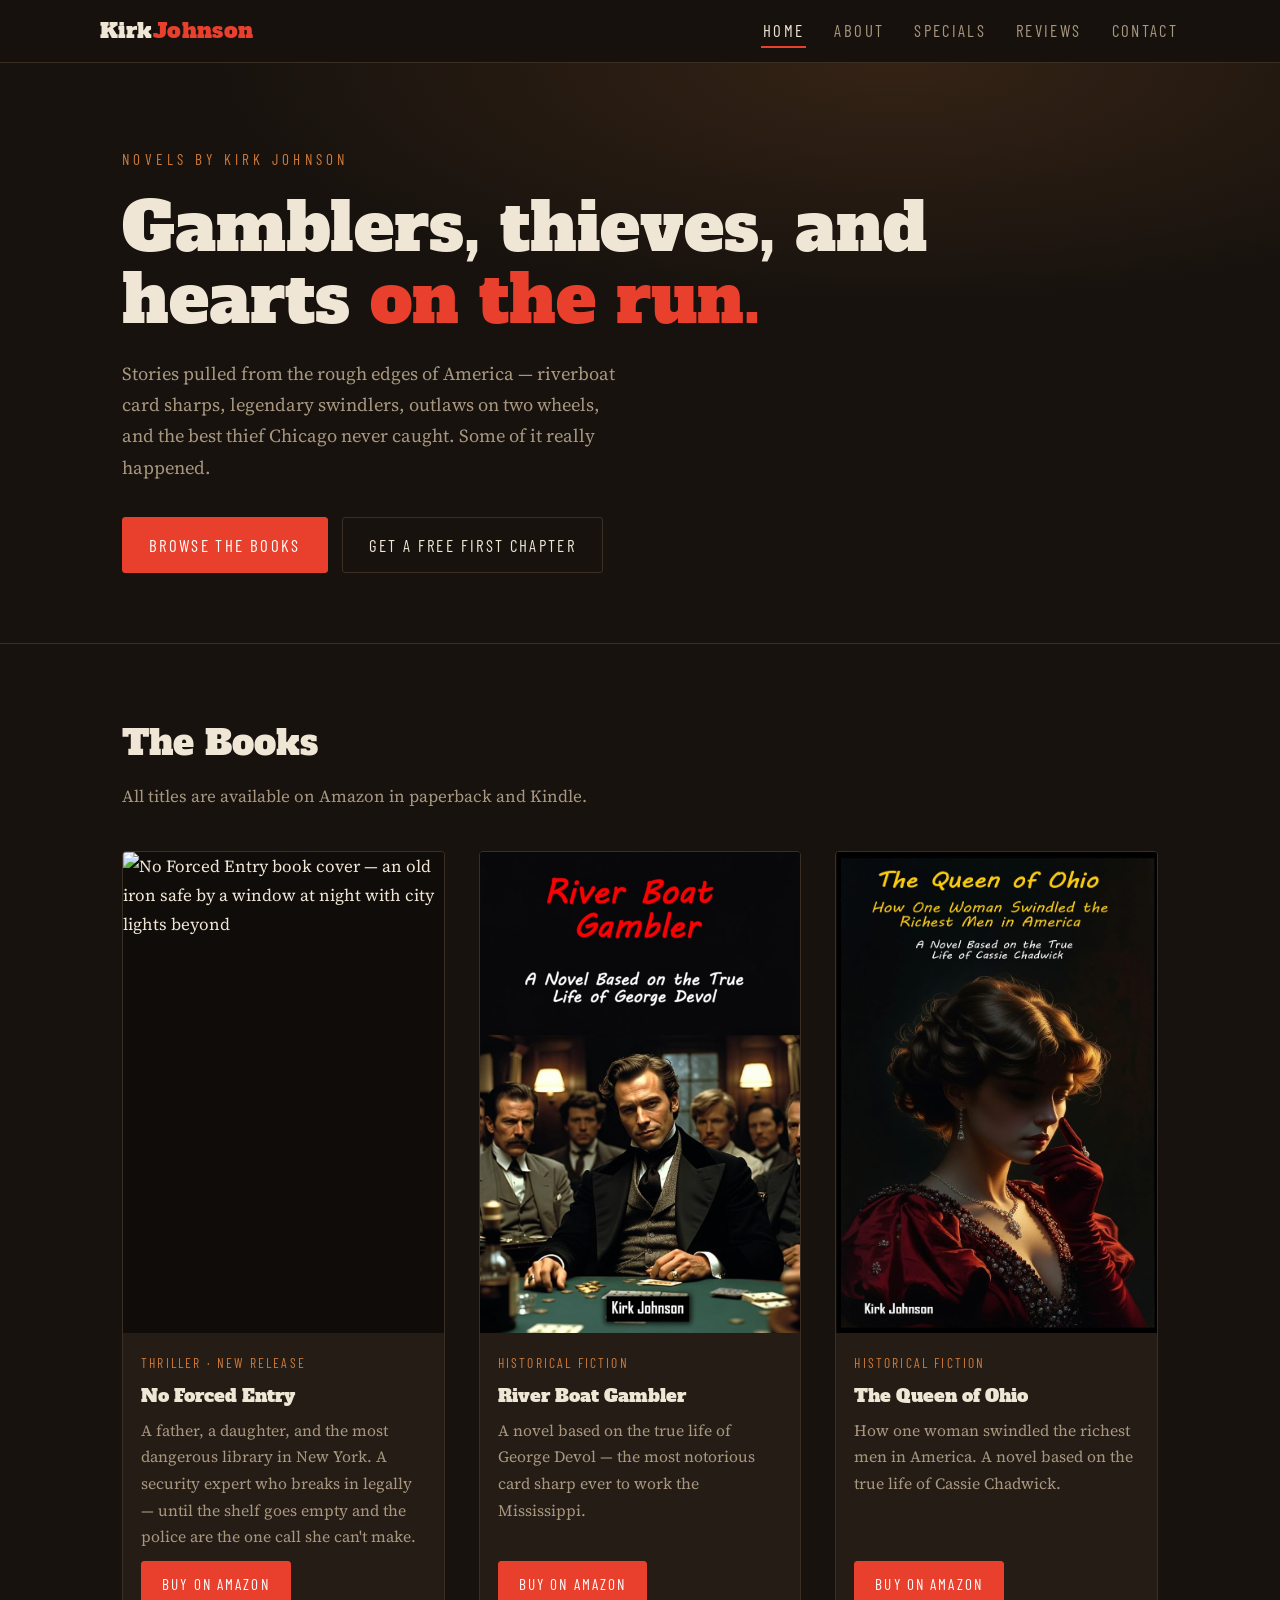
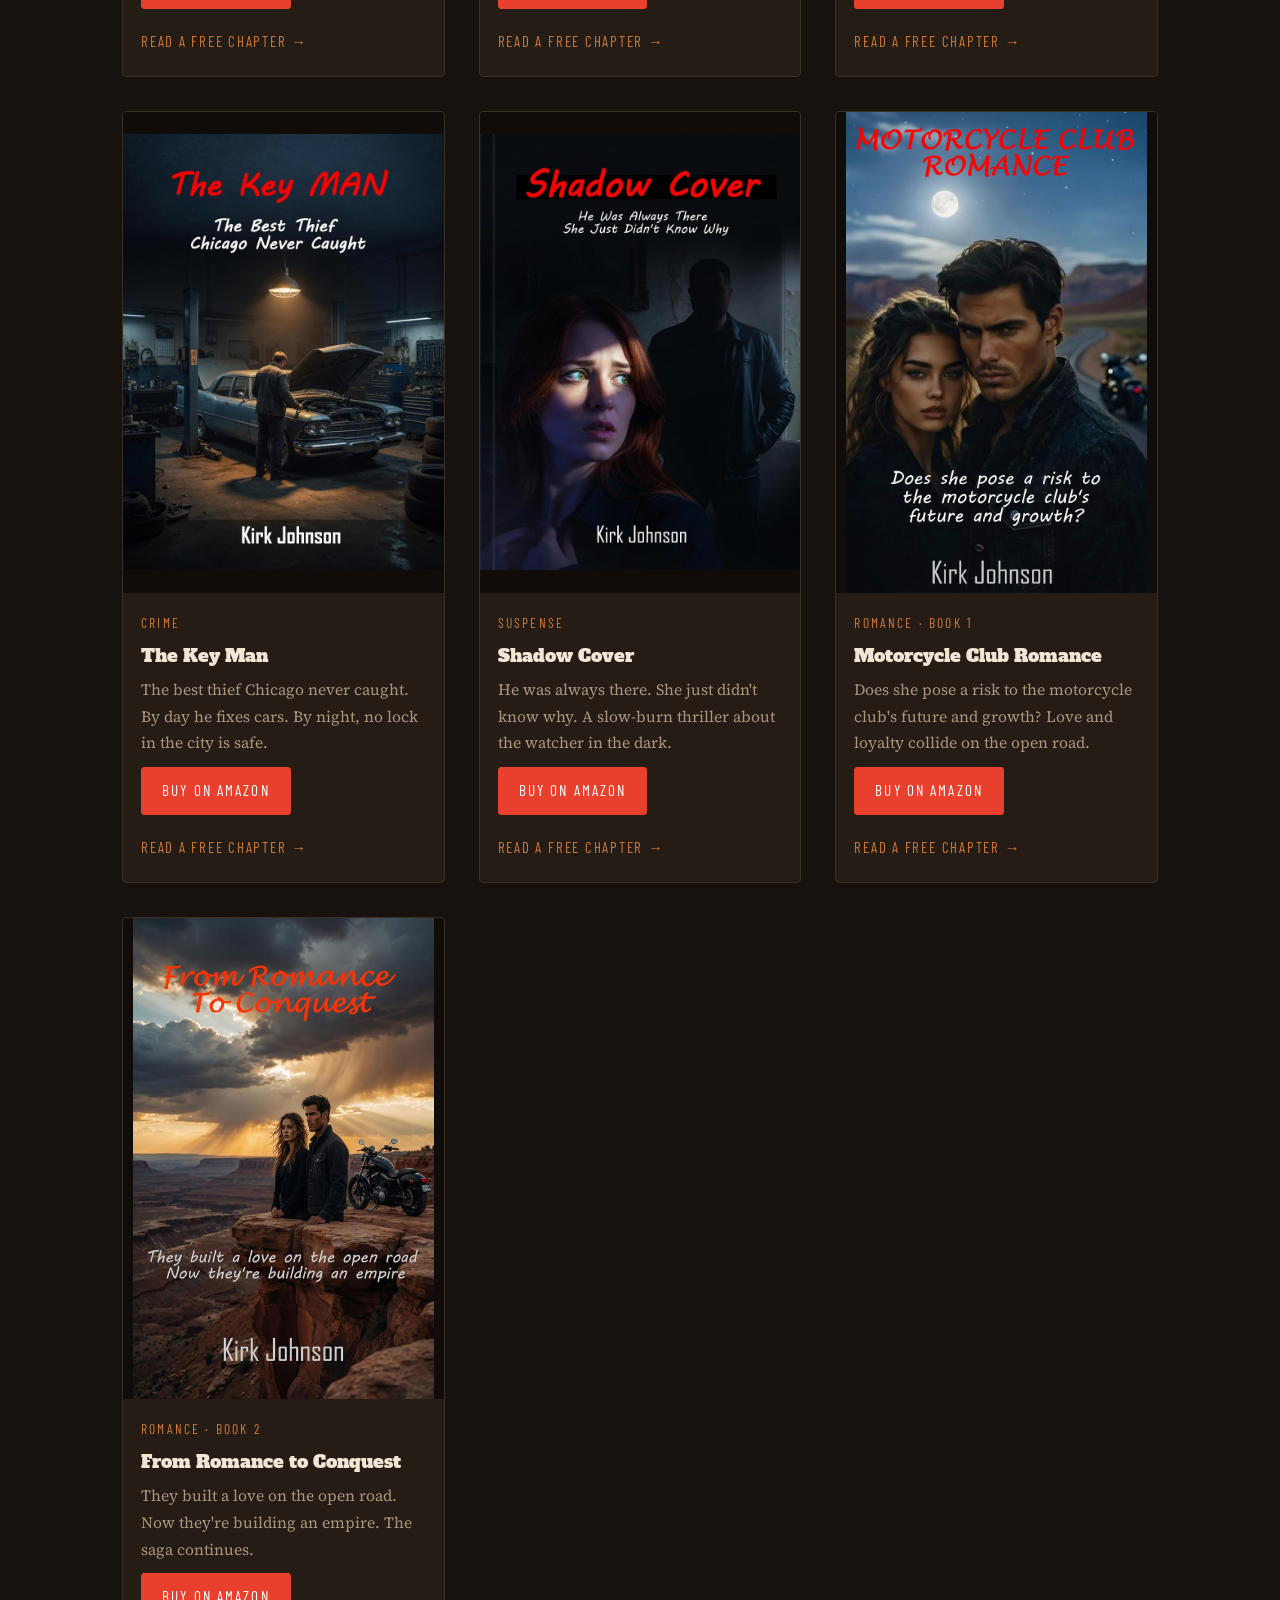
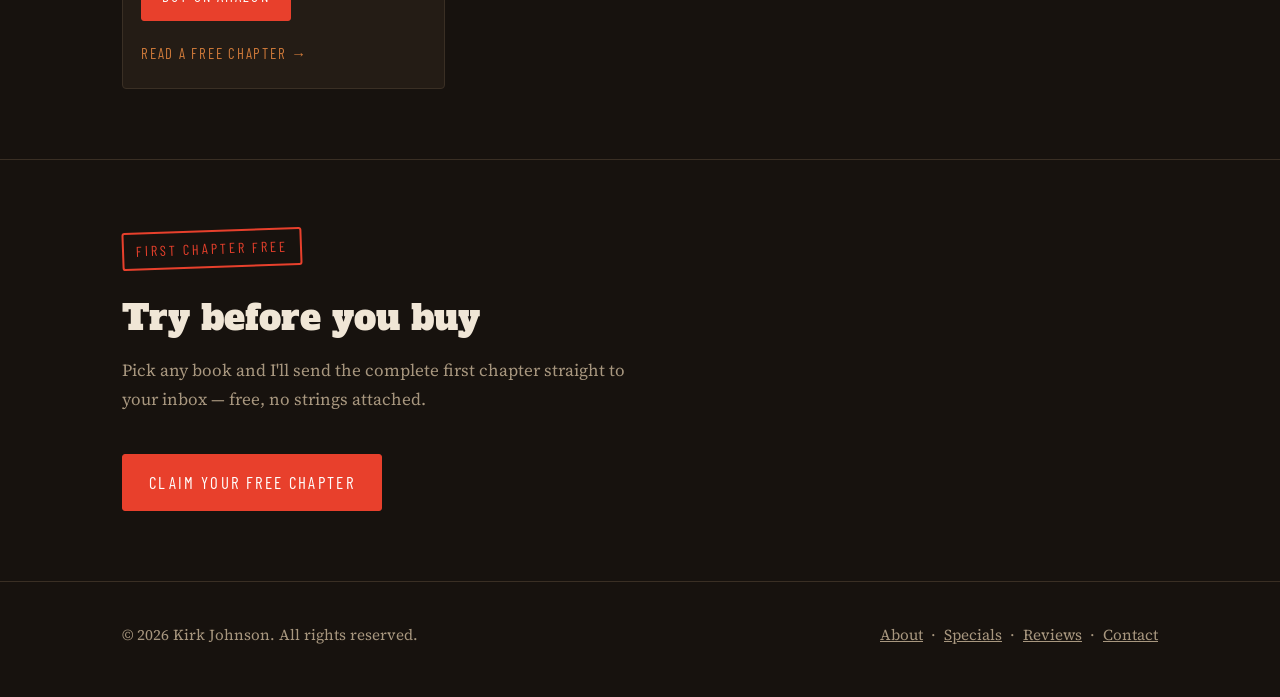
==== commit bd7a2f4f: "Add files via upload" ====
--- a/index.html
+++ b/index.html
@@ -209,7 +209,7 @@
       </p>
       <div class="btn-row">
         <a class="btn solid" href="#books">Browse the Books</a>
-        <a class="btn ghost" href="specials.html">Get a Free First Chapter</a>
+        <a data-track="Free Chapter" data-track-action="free_chapter_click" data-track-label="CTA button" class="btn ghost" href="specials.html">Get a Free First Chapter</a>
       </div>
     </div>
   </section>
@@ -221,15 +221,28 @@
 
       <div class="shelf">
 
+                <article class="book">
+          <div class="cover">
+            <img src="images/no_forced_entry.jpg" alt="No Forced Entry book cover — an old iron safe by a window at night with city lights beyond">
+          </div>
+          <div class="info">
+            <span class="genre">Thriller · New Release</span>
+            <h3><a href="no-forced-entry.html">No Forced Entry</a></h3>
+            <p>A father, a daughter, and the most dangerous library in New York. A security expert who breaks in legally — until the shelf goes empty and the police are the one call she can't make.</p>
+            <a data-track="Buy on Amazon" data-track-action="buy_click" data-track-label="No Forced Entry" class="btn solid" href="https://www.amazon.com/dp/B0HFTF84K3" target="_blank" rel="noopener">Buy on Amazon</a>
+            <a class="lander-link" href="no-forced-entry.html">Read a free chapter &rarr;</a>
+          </div>
+        </article>
         <article class="book">
           <div class="cover">
             <img src="images/gambler.jpg" alt="River Boat Gambler book cover — a gambler in a black coat at a card table">
           </div>
           <div class="info">
             <span class="genre">Historical Fiction</span>
-            <h3>River Boat Gambler</h3>
+            <h3><a href="river-boat-gambler.html">River Boat Gambler</a></h3>
             <p>A novel based on the true life of George Devol — the most notorious card sharp ever to work the Mississippi.</p>
-            <a class="btn solid" href="https://www.amazon.com/dp/B0H6R3XZB8" target="_blank" rel="noopener">Buy on Amazon</a>
+            <a data-track="Buy on Amazon" data-track-action="buy_click" data-track-label="River Boat Gambler" class="btn solid" href="https://www.amazon.com/dp/B0H6R3XZB8" target="_blank" rel="noopener">Buy on Amazon</a>
+            <a class="lander-link" href="river-boat-gambler.html">Read a free chapter &rarr;</a>
           </div>
         </article>
 
@@ -239,9 +252,10 @@
           </div>
           <div class="info">
             <span class="genre">Historical Fiction</span>
-            <h3>The Queen of Ohio</h3>
+            <h3><a href="the-queen-of-ohio.html">The Queen of Ohio</a></h3>
             <p>How one woman swindled the richest men in America. A novel based on the true life of Cassie Chadwick.</p>
-            <a class="btn solid" href="https://www.amazon.com/dp/B0H8FL5WJK" target="_blank" rel="noopener">Buy on Amazon</a>
+            <a data-track="Buy on Amazon" data-track-action="buy_click" data-track-label="The Queen of Ohio" class="btn solid" href="https://www.amazon.com/dp/B0H8FL5WJK" target="_blank" rel="noopener">Buy on Amazon</a>
+            <a class="lander-link" href="the-queen-of-ohio.html">Read a free chapter &rarr;</a>
           </div>
         </article>
 
@@ -251,9 +265,10 @@
           </div>
           <div class="info">
             <span class="genre">Crime</span>
-            <h3>The Key Man</h3>
+            <h3><a href="the-key-man.html">The Key Man</a></h3>
             <p>The best thief Chicago never caught. By day he fixes cars. By night, no lock in the city is safe.</p>
-            <a class="btn solid" href="https://www.amazon.com/dp/B0H8FMM6KW" target="_blank" rel="noopener">Buy on Amazon</a>
+            <a data-track="Buy on Amazon" data-track-action="buy_click" data-track-label="The Key Man" class="btn solid" href="https://www.amazon.com/dp/B0H8FMM6KW" target="_blank" rel="noopener">Buy on Amazon</a>
+            <a class="lander-link" href="the-key-man.html">Read a free chapter &rarr;</a>
           </div>
         </article>
 
@@ -263,9 +278,10 @@
           </div>
           <div class="info">
             <span class="genre">Suspense</span>
-            <h3>Shadow Cover</h3>
+            <h3><a href="shadow-cover.html">Shadow Cover</a></h3>
             <p>He was always there. She just didn't know why. A slow-burn thriller about the watcher in the dark.</p>
-            <a class="btn solid" href="https://www.amazon.com/dp/B0H8FTFB95" target="_blank" rel="noopener">Buy on Amazon</a>
+            <a data-track="Buy on Amazon" data-track-action="buy_click" data-track-label="Shadow Cover" class="btn solid" href="https://www.amazon.com/dp/B0H8FTFB95" target="_blank" rel="noopener">Buy on Amazon</a>
+            <a class="lander-link" href="shadow-cover.html">Read a free chapter &rarr;</a>
           </div>
         </article>
 
@@ -275,9 +291,10 @@
           </div>
           <div class="info">
             <span class="genre">Romance · Book 1</span>
-            <h3>Motorcycle Club Romance</h3>
+            <h3><a href="motorcycle-club-romance.html">Motorcycle Club Romance</a></h3>
             <p>Does she pose a risk to the motorcycle club's future and growth? Love and loyalty collide on the open road.</p>
-            <a class="btn solid" href="https://www.amazon.com/dp/B0GNNN34G7" target="_blank" rel="noopener">Buy on Amazon</a>
+            <a data-track="Buy on Amazon" data-track-action="buy_click" data-track-label="Motorcycle Club Romance" class="btn solid" href="https://www.amazon.com/dp/B0GNNN34G7" target="_blank" rel="noopener">Buy on Amazon</a>
+            <a class="lander-link" href="motorcycle-club-romance.html">Read a free chapter &rarr;</a>
           </div>
         </article>
 
@@ -287,9 +304,10 @@
           </div>
           <div class="info">
             <span class="genre">Romance · Book 2</span>
-            <h3>From Romance to Conquest</h3>
+            <h3><a href="from-romance-to-conquest.html">From Romance to Conquest</a></h3>
             <p>They built a love on the open road. Now they're building an empire. The saga continues.</p>
-            <a class="btn solid" href="https://www.amazon.com/dp/B0GZY3W813" target="_blank" rel="noopener">Buy on Amazon</a>
+            <a data-track="Buy on Amazon" data-track-action="buy_click" data-track-label="From Romance to Conquest" class="btn solid" href="https://www.amazon.com/dp/B0GZY3W813" target="_blank" rel="noopener">Buy on Amazon</a>
+            <a class="lander-link" href="from-romance-to-conquest.html">Read a free chapter &rarr;</a>
           </div>
         </article>
 
@@ -305,7 +323,7 @@
         Pick any book and I'll send the complete first chapter straight to your
         inbox — free, no strings attached.
       </p>
-      <a class="btn solid" href="specials.html">Claim Your Free Chapter</a>
+      <a data-track="Free Chapter" data-track-action="free_chapter_click" data-track-label="CTA button" class="btn solid" href="specials.html">Claim Your Free Chapter</a>
     </div>
   </section>
 
@@ -323,5 +341,15 @@
   </div>
 </footer>
 
+  <script>
+    document.addEventListener('click', function (e) {
+      var a = e.target.closest('a[data-track]');
+      if (!a || typeof gtag !== 'function') return;
+      gtag('event', a.getAttribute('data-track-action') || 'click', {
+        'event_category': a.getAttribute('data-track'),
+        'event_label': a.getAttribute('data-track-label') || a.href
+      });
+    });
+  </script>
 </body>
 </html>
--- a/css/style.css
+++ b/css/style.css
@@ -282,6 +282,86 @@
 button.btn { cursor: pointer; background: var(--title-red); color: #fff; border: none; }
 button.btn:hover { background: #c53522; }
 
+.lander-link {
+  display: inline-block;
+  margin-top: 10px;
+  font-family: "Barlow Condensed", Arial, sans-serif;
+  text-transform: uppercase;
+  letter-spacing: 0.12em;
+  font-size: 0.92rem;
+  color: var(--copper);
+  text-decoration: none;
+}
+.lander-link:hover { color: var(--paper); }
+
+.book h3 a { color: inherit; text-decoration: none; }
+.book h3 a:hover { color: var(--copper); }
+
+/* ---------- Book landing pages ---------- */
+
+.book-hero {
+  padding-top: 60px;
+  background:
+    radial-gradient(ellipse 90% 70% at 70% 0%,
+      rgba(207, 122, 58, 0.16), transparent 60%);
+}
+
+.book-lander {
+  display: grid;
+  grid-template-columns: minmax(0, 340px) 1fr;
+  gap: 48px;
+  align-items: start;
+}
+
+.book-lander-cover {
+  border: 1px solid var(--line);
+  border-radius: 4px;
+  overflow: hidden;
+  background: #100c09;
+}
+
+.book-lander-cover img { width: 100%; height: auto; }
+
+.book-lander-copy h1 {
+  font-family: "Alfa Slab One", Georgia, serif;
+  font-weight: 400;
+  font-size: clamp(2rem, 4.5vw, 3.1rem);
+  line-height: 1.1;
+  margin-bottom: 14px;
+}
+
+.book-lander-copy .lede {
+  color: var(--paper);
+  font-size: 1.2rem;
+  font-style: italic;
+  margin-bottom: 26px;
+}
+
+.book-lander-desc p { color: var(--dust); }
+.book-lander-desc p + p { margin-top: 16px; }
+
+.fineprint {
+  color: var(--dust);
+  font-size: 0.92rem;
+  margin-top: 14px;
+}
+
+@media (max-width: 780px) {
+  .book-lander { grid-template-columns: 1fr; gap: 32px; }
+  .book-lander-cover { max-width: 300px; margin: 0 auto; }
+  .book-lander-copy { text-align: left; }
+}
+
+/* ---------- Author sign-off ---------- */
+
+.signoff {
+  font-family: "Alfa Slab One", Georgia, serif;
+  font-size: 1.25rem;
+  color: var(--title-red);
+  margin-top: 26px !important;
+  letter-spacing: 0.01em;
+}
+
 /* ---------- Two-column about ---------- */
 
 .about-grid {
@@ -295,6 +375,7 @@
   border: 1px solid var(--line);
   border-radius: 4px;
   overflow: hidden;
+  max-width: 340px;
 }
 
 .about-copy p + p { margin-top: 18px; }
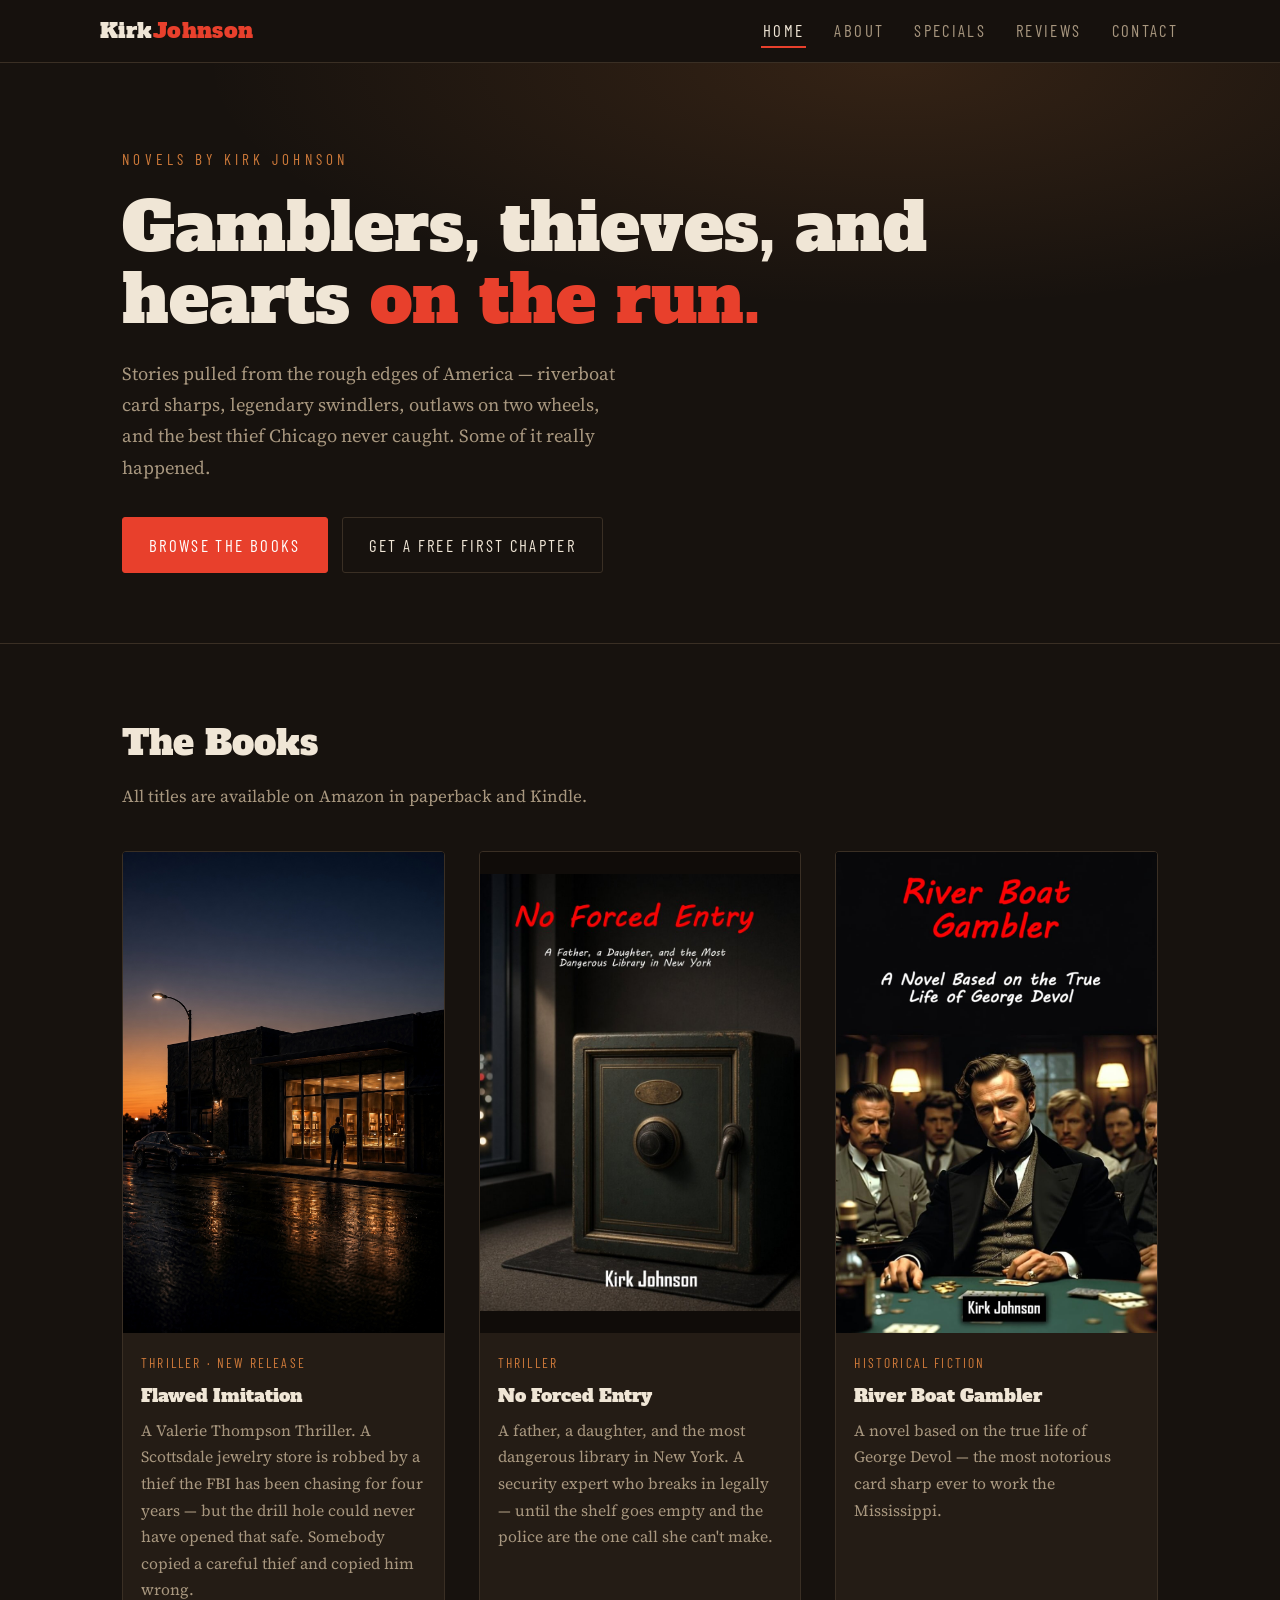
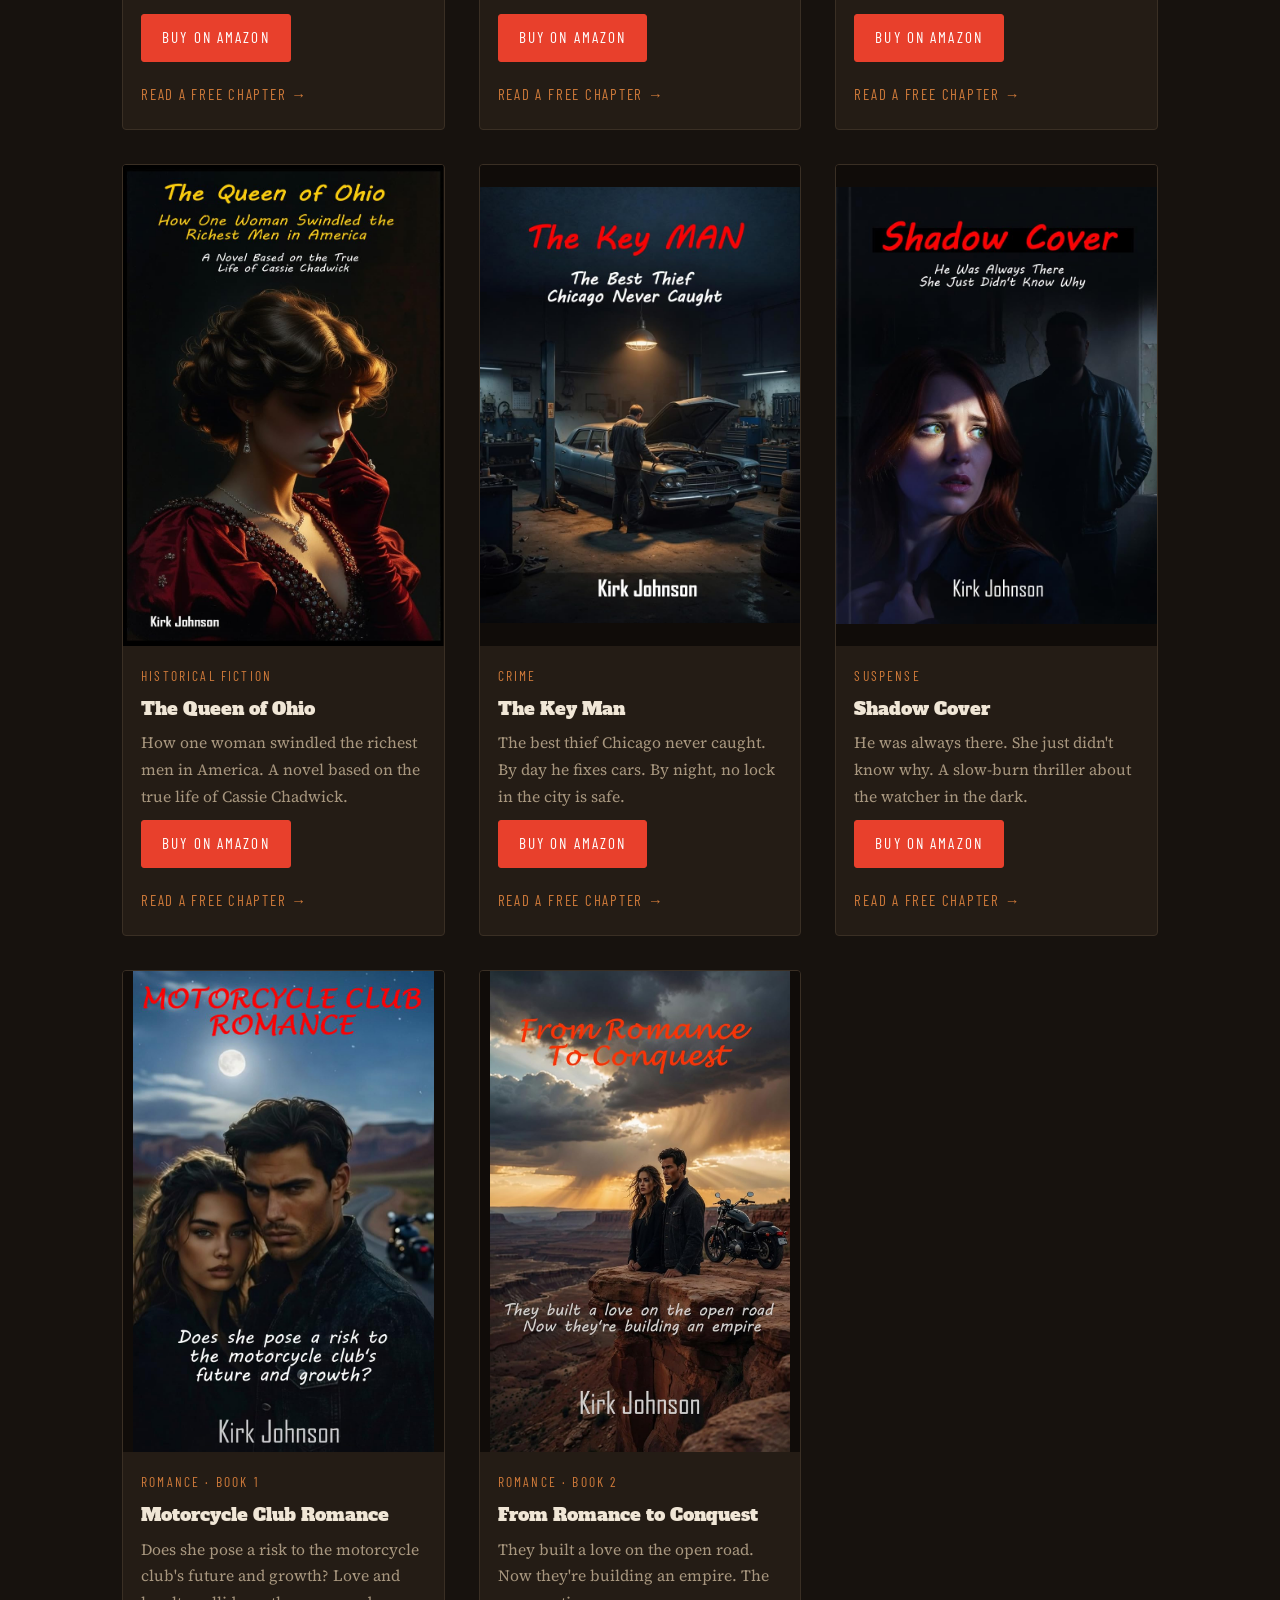
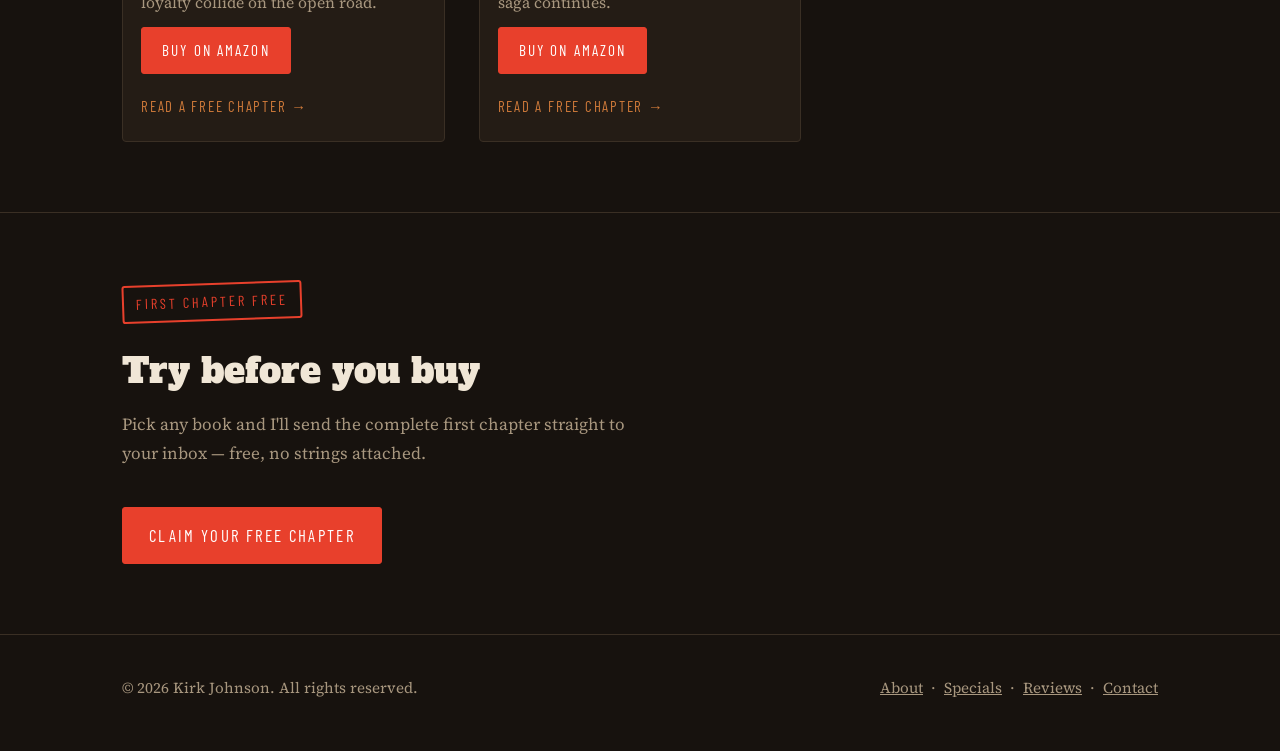
==== commit 3943e1ca: "Add Flawed Imitation as new release on kirkjohnsonbooks.com" ====
--- a/index.html
+++ b/index.html
@@ -221,12 +221,25 @@
 
       <div class="shelf">
 
-                <article class="book">
+                        <article class="book">
+          <div class="cover">
+            <img src="images/flawed_imitation.jpg" alt="Flawed Imitation book cover — an FBI agent outside a jewelry store at night">
+          </div>
+          <div class="info">
+            <span class="genre">Thriller · New Release</span>
+            <h3><a href="flawed-imitation.html">Flawed Imitation</a></h3>
+            <p>A Valerie Thompson Thriller. A Scottsdale jewelry store is robbed by a thief the FBI has been chasing for four years — but the drill hole could never have opened that safe. Somebody copied a careful thief and copied him wrong.</p>
+            <a data-track="Buy on Amazon" data-track-action="buy_click" data-track-label="Flawed Imitation" class="btn solid" href="https://www.amazon.com/dp/B0HKPYWGZ5" target="_blank" rel="noopener">Buy on Amazon</a>
+            <a class="lander-link" href="flawed-imitation.html">Read a free chapter &rarr;</a>
+          </div>
+        </article>
+
+        <article class="book">
           <div class="cover">
             <img src="images/no_forced_entry.jpg" alt="No Forced Entry book cover — an old iron safe by a window at night with city lights beyond">
           </div>
           <div class="info">
-            <span class="genre">Thriller · New Release</span>
+            <span class="genre">Thriller</span>
             <h3><a href="no-forced-entry.html">No Forced Entry</a></h3>
             <p>A father, a daughter, and the most dangerous library in New York. A security expert who breaks in legally — until the shelf goes empty and the police are the one call she can't make.</p>
             <a data-track="Buy on Amazon" data-track-action="buy_click" data-track-label="No Forced Entry" class="btn solid" href="https://www.amazon.com/dp/B0HFTF84K3" target="_blank" rel="noopener">Buy on Amazon</a>
